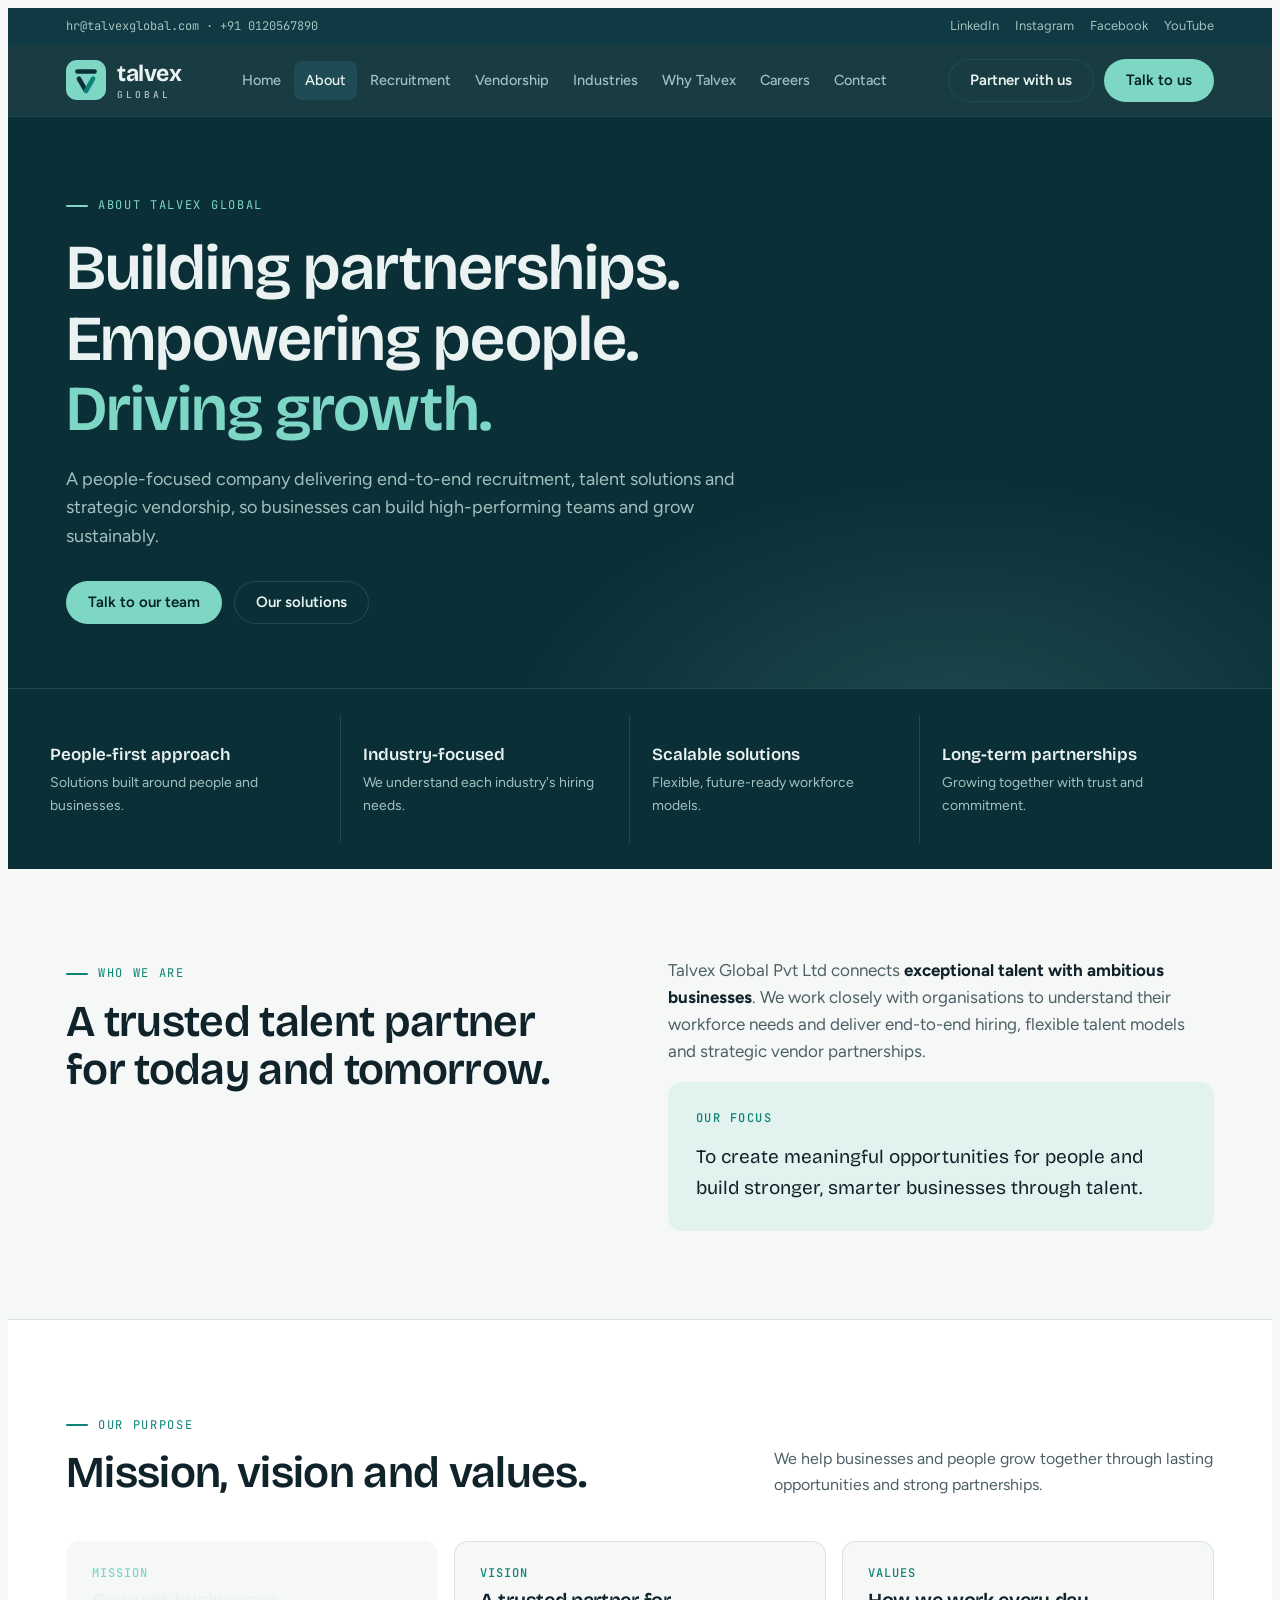
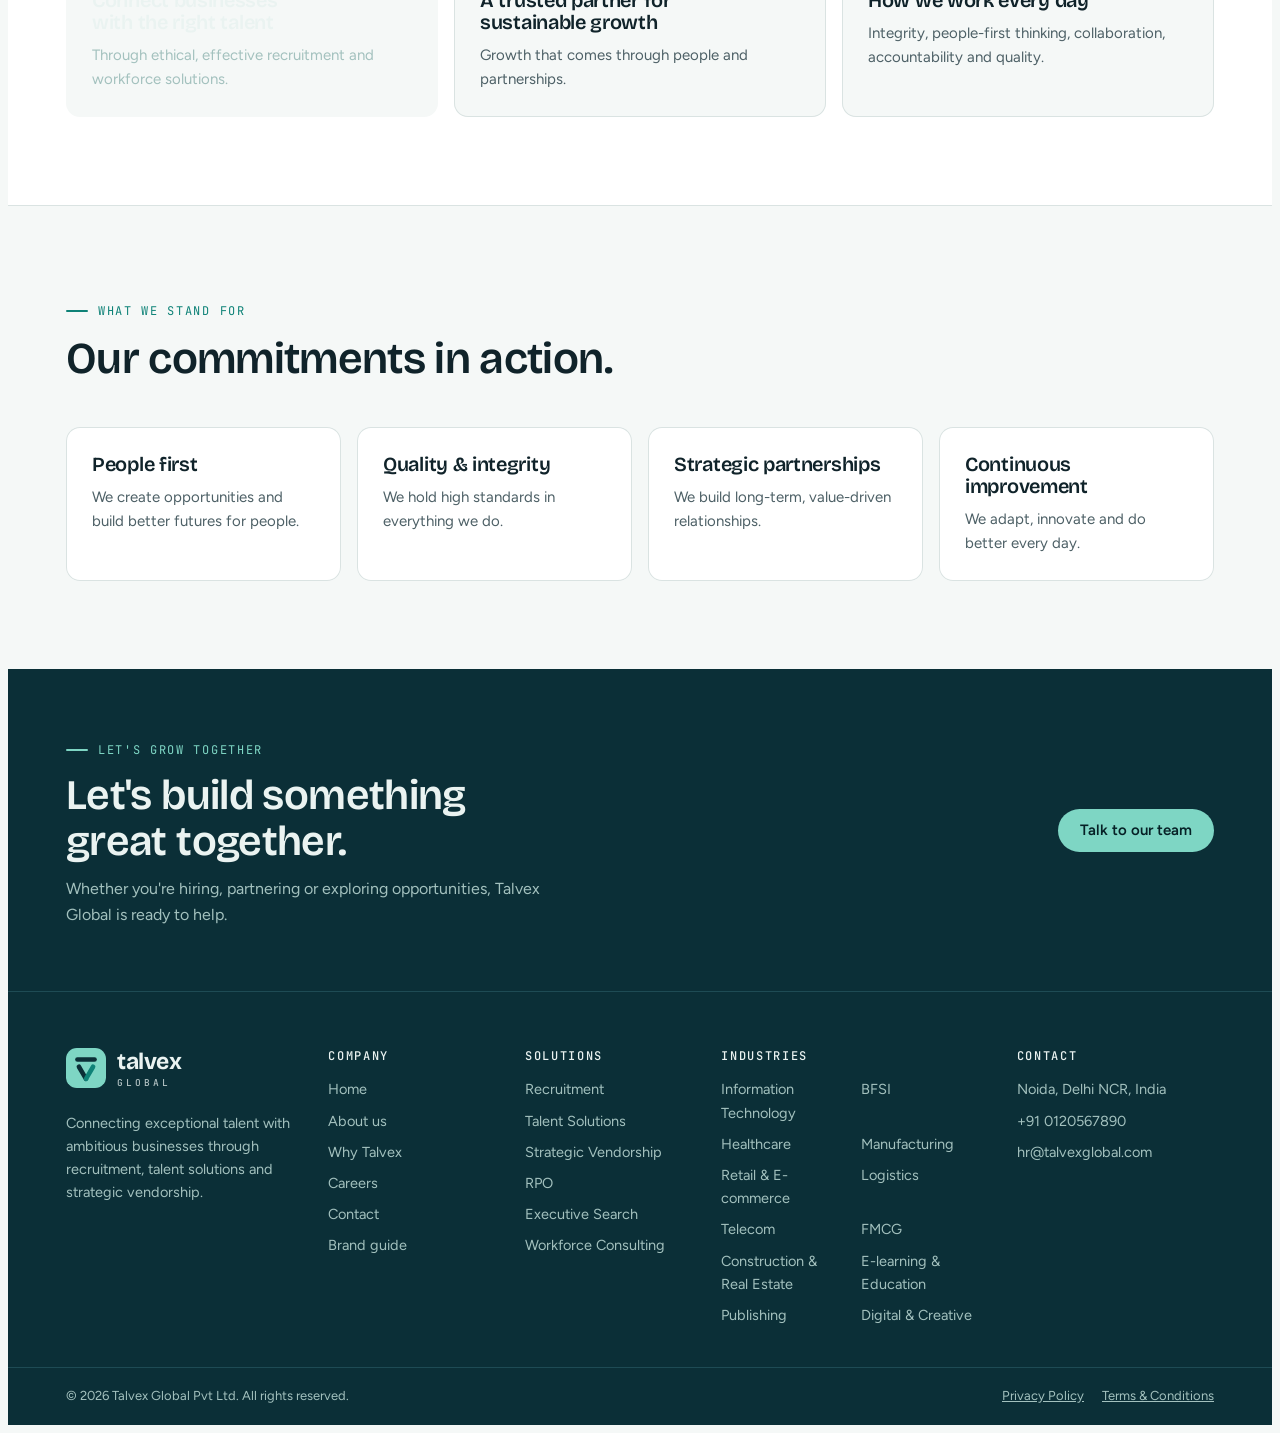
==== about-us/index.html @ 32941b87 "Talvex Global website redesign Static multi-page site with new logo, palette and all ten pages.  Co-" ====
<!doctype html>
<html lang="en">
<head>
<meta charset="utf-8">
<meta name="viewport" content="width=device-width, initial-scale=1, viewport-fit=cover">
<title>About Us | Talvex Global</title>
<meta name="description" content="Talvex Global Pvt Ltd is a people-focused recruitment, talent solutions and strategic vendorship company based in Noida, India.">
<meta name="theme-color" content="#0B2F37">
<meta property="og:title" content="About Us | Talvex Global">
<meta property="og:description" content="Talvex Global Pvt Ltd is a people-focused recruitment, talent solutions and strategic vendorship company based in Noida, India.">
<meta property="og:type" content="website">
<link rel="icon" href="../assets/img/favicon.svg" type="image/svg+xml">
<link rel="preconnect" href="https://fonts.googleapis.com">
<link rel="preconnect" href="https://fonts.gstatic.com" crossorigin>
<link rel="stylesheet" href="https://fonts.googleapis.com/css2?family=Bricolage+Grotesque:opsz,wght@12..96,500;12..96,600;12..96,700&family=Figtree:wght@400;500;600&family=JetBrains+Mono:wght@500&display=swap">
<link rel="stylesheet" href="../assets/css/styles.css">
</head>
<body>
<a class="skip" href="#main">Skip to content</a>
<svg width="0" height="0" style="position:absolute" aria-hidden="true">
  <symbol id="mark" viewBox="0 0 48 48">
    <rect width="48" height="48" rx="13" fill="var(--m-bg,#7ED6C4)"/>
    <rect x="11" y="11" width="26" height="5.5" rx="2.75" fill="var(--m-fg,#0B2F37)"/>
    <path d="M15.5 22.5 24 37" stroke="var(--m-fg,#0B2F37)" stroke-width="5.5" stroke-linecap="round" fill="none"/>
    <path d="M24 37 32.5 22.5" stroke="var(--m-ac,#0E8277)" stroke-width="5.5" stroke-linecap="round" fill="none"/>
  </symbol>
</svg>

<div class="topbar">
  <div class="wrap">
    <span>hr@talvexglobal.com · +91 0120567890</span>
    <nav aria-label="Social"><a href="https://www.linkedin.com/">LinkedIn</a><a href="https://www.instagram.com/">Instagram</a><a href="https://www.facebook.com/">Facebook</a><a href="https://www.youtube.com/">YouTube</a></nav>
  </div>
</div>

<header class="nav">
  <div class="wrap">
    <a class="logo" href="../" aria-label="Talvex Global home"><svg aria-hidden="true"><use href="#mark"/></svg><span class="wm"><b>talvex</b><small>GLOBAL</small></span></a>
    <ul class="menu" id="menu">
      <li><a href="../">Home</a></li>
      <li><a href="../about-us/" aria-current="page">About</a></li>
      <li><a href="../recruitment/">Recruitment</a></li>
      <li><a href="../vendorship/">Vendorship</a></li>
      <li><a href="../industries/">Industries</a></li>
      <li><a href="../why-talvex/">Why Talvex</a></li>
      <li><a href="../careers/">Careers</a></li>
      <li><a href="../contact/">Contact</a></li>
    </ul>
    <div class="nav-cta">
      <a class="btn btn-ghost" href="../partner-with-us/">Partner with us</a>
      <a class="btn btn-primary" href="../contact/">Talk to us</a>
      <button class="burger" id="burger" aria-label="Open menu" aria-expanded="false" aria-controls="menu">
        <svg width="20" height="20" viewBox="0 0 20 20" aria-hidden="true"><path d="M3 6h14M3 10h14M3 14h14" stroke="currentColor" stroke-width="1.8" stroke-linecap="round"/></svg>
      </button>
    </div>
  </div>
</header>

<main id="main">
  <section class="band hero solo"><div class="wrap"><div>
    <span class="eyebrow">About Talvex Global</span>
    <h1>Building partnerships. Empowering people. <em>Driving growth.</em></h1>
    <p class="lede">A people-focused company delivering end-to-end recruitment, talent solutions and strategic vendorship, so businesses can build high-performing teams and grow sustainably.</p>
    <div class="actions"><a class="btn btn-primary" href="../contact/">Talk to our team</a><a class="btn btn-ghost" href="../recruitment/">Our solutions</a></div>
  </div></div></section>
  <div class="offer"><div class="wrap">
    <div><b>People-first approach</b><p>Solutions built around people and businesses.</p></div>
    <div><b>Industry-focused</b><p>We understand each industry's hiring needs.</p></div>
    <div><b>Scalable solutions</b><p>Flexible, future-ready workforce models.</p></div>
    <div><b>Long-term partnerships</b><p>Growing together with trust and commitment.</p></div>
  </div></div>

  <section class="sec">
    <div class="wrap split">
      <div><span class="eyebrow">Who we are</span><h2 class="h">A trusted talent partner for today and tomorrow.</h2></div>
      <div class="prose">
        <p>Talvex Global Pvt Ltd connects <strong>exceptional talent with ambitious businesses</strong>. We work closely with organisations to understand their workforce needs and deliver end-to-end hiring, flexible talent models and strategic vendor partnerships.</p>
        <div class="panel"><h4>Our focus</h4><p style="font-size:19px;color:var(--fg);font-family:var(--display)">To create meaningful opportunities for people and build stronger, smarter businesses through talent.</p></div>
      </div>
    </div>
  </section>

  <section class="sec tint">
    <div class="wrap">
      <div class="sec-head"><div><span class="eyebrow">Our purpose</span><h2 class="h">Mission, vision and values.</h2></div><p>We help businesses and people grow together through lasting opportunities and strong partnerships.</p></div>
      <div class="grid g3">
        <div class="card feature"><span class="k">Mission</span><h3>Connect businesses with the right talent</h3><p>Through ethical, effective recruitment and workforce solutions.</p></div>
        <div class="card"><span class="k">Vision</span><h3>A trusted partner for sustainable growth</h3><p>Growth that comes through people and partnerships.</p></div>
        <div class="card"><span class="k">Values</span><h3>How we work every day</h3><p>Integrity, people-first thinking, collaboration, accountability and quality.</p></div>
      </div>
    </div>
  </section>

  <section class="sec">
    <div class="wrap">
      <div class="sec-head"><div><span class="eyebrow">What we stand for</span><h2 class="h">Our commitments in action.</h2></div></div>
      <div class="grid g4">
        <div class="card"><h3>People first</h3><p>We create opportunities and build better futures for people.</p></div>
        <div class="card"><h3>Quality &amp; integrity</h3><p>We hold high standards in everything we do.</p></div>
        <div class="card"><h3>Strategic partnerships</h3><p>We build long-term, value-driven relationships.</p></div>
        <div class="card"><h3>Continuous improvement</h3><p>We adapt, innovate and do better every day.</p></div>
      </div>
    </div>
  </section>
</main>

<section class="band cta">
  <div class="wrap">
    <div>
      <span class="eyebrow">Let's grow together</span>
      <h2>Let's build something great together.</h2>
      <p>Whether you're hiring, partnering or exploring opportunities, Talvex Global is ready to help.</p>
    </div>
    <a class="btn btn-primary" href="../contact/">Talk to our team</a>
  </div>
</section>

<footer>
  <div class="wrap foot">
    <div>
      <a class="logo" href="../"><svg aria-hidden="true"><use href="#mark"/></svg><span class="wm"><b>talvex</b><small>GLOBAL</small></span></a>
      <p>Connecting exceptional talent with ambitious businesses through recruitment, talent solutions and strategic vendorship.</p>
    </div>
    <div><h4>Company</h4><ul><li><a href="../">Home</a></li><li><a href="../about-us/">About us</a></li><li><a href="../why-talvex/">Why Talvex</a></li><li><a href="../careers/">Careers</a></li><li><a href="../contact/">Contact</a></li><li><a href="../brand-guide/">Brand guide</a></li></ul></div>
    <div><h4>Solutions</h4><ul><li><a href="../recruitment/">Recruitment</a></li><li><a href="../recruitment/">Talent Solutions</a></li><li><a href="../vendorship/">Strategic Vendorship</a></li><li><a href="../recruitment/">RPO</a></li><li><a href="../recruitment/">Executive Search</a></li><li><a href="../partner-with-us/">Workforce Consulting</a></li></ul></div>
    <div><h4>Industries</h4><ul class="cols"><li><a href="../industries/">Information Technology</a></li><li><a href="../industries/">BFSI</a></li><li><a href="../industries/">Healthcare</a></li><li><a href="../industries/">Manufacturing</a></li><li><a href="../industries/">Retail &amp; E-commerce</a></li><li><a href="../industries/">Logistics</a></li><li><a href="../industries/">Telecom</a></li><li><a href="../industries/">FMCG</a></li><li><a href="../industries/">Construction &amp; Real Estate</a></li><li><a href="../industries/">E-learning &amp; Education</a></li><li><a href="../industries/">Publishing</a></li><li><a href="../industries/">Digital &amp; Creative</a></li></ul></div>
    <div><h4>Contact</h4><ul><li>Noida, Delhi NCR, India</li><li>+91 0120567890</li><li>hr@talvexglobal.com</li></ul></div>
  </div>
  <div class="legal"><div class="wrap"><span>© 2026 Talvex Global Pvt Ltd. All rights reserved.</span><nav><a href="../">Privacy Policy</a><a href="../">Terms &amp; Conditions</a></nav></div></div>
</footer>

<script src="../assets/js/main.js"></script>
</body>
</html>
---- assets/css/styles.css ----
/* Layout: one site, ten views switched by #hash — deep petrol bands open and close each page, light working sections in between */
:root{
  --bg:#F5F8F7; --surface:#FFFFFF; --fg:#10232A; --muted:#4D6066; --line:#DAE3E2;
  --accent:#0E8277; --accent-soft:#E2F2EF; --accent-ink:#FFFFFF; --signal:#D98E2B;
  --band:#0B2F37; --band-2:#0F3A43; --band-fg:#EAF3F1; --band-muted:#A3C1BE; --mint:#7ED6C4; --band-line:#1E4B54;
  --display:"Bricolage Grotesque", "Segoe UI", system-ui, sans-serif;
  --body:"Figtree", "Segoe UI", system-ui, sans-serif;
  --mono:"JetBrains Mono", ui-monospace, Consolas, monospace;
  --wrap:1180px; --r:14px;
}
@media (prefers-color-scheme: dark){:root:not([data-theme="light"]){
  --bg:#09181C; --surface:#0F242A; --fg:#E5EEED; --muted:#9BB1B2; --line:#1E3A40;
  --accent:#43C4B0; --accent-soft:#123A3A; --accent-ink:#04201F; --signal:#E9A54A;
  --band:#061418; --band-2:#0A1F24; --band-line:#183C43; color-scheme:dark}}
:root[data-theme="dark"]{
  --bg:#09181C; --surface:#0F242A; --fg:#E5EEED; --muted:#9BB1B2; --line:#1E3A40;
  --accent:#43C4B0; --accent-soft:#123A3A; --accent-ink:#04201F; --signal:#E9A54A;
  --band:#061418; --band-2:#0A1F24; --band-line:#183C43; color-scheme:dark}

*{box-sizing:border-box}
html{scroll-behavior:smooth}
body{background:var(--bg);color:var(--fg);font-family:var(--body);font-size:16px;line-height:1.6;-webkit-font-smoothing:antialiased}
body::before{content:"";position:fixed;inset:0 0 auto;height:env(safe-area-inset-top,0px);z-index:30;background:var(--band)}
h1,h2,h3,h4{font-family:var(--display);line-height:1.1;margin:0;text-wrap:balance;letter-spacing:-.015em}
p{margin:0}
a{color:inherit}
.wrap{max-width:var(--wrap);margin:0 auto;padding-left:max(16px,env(safe-area-inset-left,0px));padding-right:max(16px,env(safe-area-inset-right,0px))}
.eyebrow{font-family:var(--mono);font-size:12px;letter-spacing:.14em;text-transform:uppercase;color:var(--accent);display:inline-flex;align-items:center;gap:10px}
.eyebrow::before{content:"";width:22px;height:2px;background:currentColor;border-radius:2px}
.band .eyebrow{color:var(--mint)}
.muted{color:var(--muted)}
.btn{display:inline-flex;align-items:center;gap:10px;font:600 15px/1 var(--body);padding:14px 22px;border-radius:999px;border:0;cursor:pointer;text-decoration:none;transition:transform .15s,background .15s,box-shadow .15s;white-space:nowrap}
.btn-primary{background:var(--mint);color:#062126}
.btn-primary:hover{background:#9BE3D4}
.btn-accent{background:var(--accent);color:var(--accent-ink)}
.btn-accent:hover{transform:translateY(-1px)}
.btn-ghost{background:transparent;color:var(--band-fg);box-shadow:inset 0 0 0 1px var(--band-line)}
.btn-ghost:hover{box-shadow:inset 0 0 0 1px var(--mint)}
.btn-line{background:transparent;color:var(--fg);box-shadow:inset 0 0 0 1px var(--line)}
.btn-line:hover{box-shadow:inset 0 0 0 1px var(--accent);color:var(--accent)}
.link{color:var(--accent);font-weight:600;text-decoration:none;display:inline-flex;gap:6px;align-items:center}
.link:hover{text-decoration:underline}
.link::after{content:"→"}
:focus-visible{outline:3px solid var(--signal);outline-offset:3px;border-radius:6px}
@media (prefers-reduced-motion: reduce){*{transition:none!important;animation:none!important;scroll-behavior:auto!important}}

/* ---------- Preview bar ---------- */
.preview{background:var(--signal);color:#1F1405;font-size:13.5px}
.preview .wrap{display:flex;flex-wrap:wrap;justify-content:space-between;align-items:center;gap:8px 16px;padding-block:8px}
.preview a{font-weight:600}

/* ---------- Logo ---------- */
.logo{display:inline-flex;align-items:center;gap:11px;text-decoration:none}
.logo svg{width:40px;height:40px;flex:none}
.logo .wm{display:flex;flex-direction:column;line-height:1}
.logo .wm b{font:700 23px/1 var(--display);letter-spacing:-.02em}
.logo .wm small{font:500 9.5px/1 var(--mono);letter-spacing:.32em;margin-top:5px;opacity:.75}

/* ---------- Header ---------- */
.topbar{background:var(--band-2);color:var(--band-muted);font-size:13px}
.topbar .wrap{display:flex;justify-content:space-between;align-items:center;gap:16px;padding-block:8px;flex-wrap:wrap}
.topbar span{font-family:var(--mono);font-size:12px}
.topbar nav{display:flex;gap:16px}
.topbar nav a{text-decoration:none}
.topbar nav a:hover{color:var(--mint)}
header.nav{position:sticky;top:env(safe-area-inset-top,0px);z-index:20;background:color-mix(in srgb,var(--band) 94%,transparent);backdrop-filter:blur(10px);color:var(--band-fg);border-bottom:1px solid var(--band-line)}
header.nav .wrap{display:flex;align-items:center;justify-content:space-between;gap:20px;padding-block:14px;position:relative}
.menu{display:flex;gap:2px;align-items:center;list-style:none;margin:0;padding:0}
.menu a{text-decoration:none;font-size:14.5px;font-weight:500;padding:8px 11px;border-radius:8px;color:var(--band-muted);display:block}
.menu a:hover{color:var(--band-fg)}
.menu a[aria-current="page"]{color:var(--band-fg);background:var(--band-line)}
.nav-cta{display:flex;gap:10px;align-items:center}
.burger{display:none;background:none;border:1px solid var(--band-line);color:var(--band-fg);border-radius:10px;width:44px;height:44px;cursor:pointer}
.band,header.nav,footer,.tile-dark{--m-bg:var(--mint);--m-fg:#0B2F37;--m-ac:#0E8277}

/* ---------- Bands & heroes ---------- */
.band{background:var(--band);color:var(--band-fg)}
.hero{position:relative;overflow:hidden}
.hero::after{content:"";position:absolute;inset:auto -10% -55% 40%;height:520px;background:radial-gradient(closest-side,rgba(126,214,196,.16),transparent);pointer-events:none}
.hero .wrap{display:grid;grid-template-columns:1.1fr .9fr;gap:56px;align-items:center;padding-block:72px 80px;position:relative;z-index:1}
.hero.solo .wrap{grid-template-columns:1fr;padding-block:72px 64px}
.hero.solo .wrap > div{max-width:820px}
.hero h1{font-size:clamp(38px,5.6vw,64px);font-weight:600;margin:18px 0 20px}
.hero h1 em{font-style:normal;color:var(--mint)}
.hero p.lede{color:var(--band-muted);font-size:18px;max-width:56ch}
.actions{display:flex;flex-wrap:wrap;gap:12px;margin-top:30px}
.stats{display:grid;grid-template-columns:repeat(4,auto);justify-content:start;gap:12px 36px;margin-top:44px;padding-top:24px;border-top:1px solid var(--band-line)}
.stats b{font:600 28px/1 var(--display);display:block;font-variant-numeric:tabular-nums}
.stats span{font-size:13px;color:var(--band-muted)}
.brief{background:var(--band-2);border:1px solid var(--band-line);border-radius:18px;padding:22px;box-shadow:0 30px 60px -30px rgba(0,0,0,.6);min-width:0}
.brief-top{display:flex;justify-content:space-between;align-items:center;gap:10px;margin-bottom:16px}
.brief-top .cap{font:500 11px var(--mono);letter-spacing:.12em;text-transform:uppercase;color:var(--band-muted)}
.pill{font:500 11px/1 var(--mono);padding:6px 10px;border-radius:999px;background:rgba(126,214,196,.14);color:var(--mint);white-space:nowrap}
.brief h3{font-size:21px;font-weight:600}
.brief .meta{display:flex;flex-wrap:wrap;gap:6px 14px;font-size:13px;color:var(--band-muted);margin:6px 0 18px}
.pipe{display:grid;gap:10px}
.pipe-row{display:grid;grid-template-columns:96px 1fr 34px;gap:12px;align-items:center;font-size:13px}
.pipe-row span:first-child{color:var(--band-muted)}
.bar{height:8px;border-radius:8px;background:var(--band-line);overflow:hidden}
.bar i{display:block;height:100%;background:var(--mint);border-radius:8px}
.pipe-row b{font-family:var(--mono);font-weight:500;text-align:right;font-variant-numeric:tabular-nums}
.shortlist{display:flex;align-items:center;gap:12px;margin-top:18px;padding-top:16px;border-top:1px solid var(--band-line);font-size:13.5px}
.faces{display:flex;flex:none}
.faces i{width:30px;height:30px;border-radius:50%;border:2px solid var(--band-2);margin-left:-8px;display:grid;place-items:center;font:600 11px var(--body);font-style:normal;color:#062126}
.faces i:first-child{margin-left:0}

.offer{background:var(--band);border-top:1px solid var(--band-line)}
.offer .wrap{display:grid;grid-template-columns:repeat(4,1fr)}
.offer div{padding:26px 22px;border-left:1px solid var(--band-line);color:var(--band-fg);min-width:0}
.offer div:first-child{border-left:0;padding-left:0}
.offer b{font-family:var(--display);font-weight:600;font-size:17px;display:block;margin-bottom:4px}
.offer p{font-size:14px;color:var(--band-muted)}

/* ---------- Sections ---------- */
section.sec{padding-block:88px}
section.sec + section.sec{border-top:1px solid var(--line)}
section.tint{background:var(--surface)}
.sec-head{display:flex;flex-wrap:wrap;justify-content:space-between;align-items:end;gap:16px 40px;margin-bottom:44px}
.sec-head > div{max-width:640px}
.sec-head > p{color:var(--muted);max-width:44ch}
h2.h{font-size:clamp(30px,4vw,44px);font-weight:600;margin-top:14px}
.split{display:grid;grid-template-columns:1fr 1fr;gap:56px;align-items:start}
.split > *{min-width:0}
.prose{display:grid;gap:16px;color:var(--muted);font-size:17px;max-width:58ch}
.prose strong{color:var(--fg)}
.grid{display:grid;gap:16px}
.g2{grid-template-columns:repeat(2,1fr)}
.g3{grid-template-columns:repeat(3,1fr)}
.g4{grid-template-columns:repeat(4,1fr)}
.card{background:var(--surface);border-radius:var(--r);padding:26px;box-shadow:inset 0 0 0 1px var(--line);display:flex;flex-direction:column;gap:10px;min-width:0}
section.tint .card{background:var(--bg)}
.card h3{font-size:20px;font-weight:600}
.card p{color:var(--muted);font-size:15px}
.card .k{font:500 12px/1 var(--mono);color:var(--accent);letter-spacing:.08em;text-transform:uppercase}
.card .link{margin-top:auto;padding-top:8px}
.card.feature{background:var(--band);color:var(--band-fg);box-shadow:none}
.card.feature p{color:var(--band-muted)}
.card.feature .k{color:var(--mint)}
.ticks{margin:0;padding:0;list-style:none;display:grid;gap:10px}
.ticks li{display:flex;gap:10px;font-size:15.5px}
.ticks li::before{content:"";flex:none;width:16px;height:16px;margin-top:4px;border-radius:4px;background:var(--accent);mask:url("data:image/svg+xml,%3Csvg xmlns='http://www.w3.org/2000/svg' viewBox='0 0 16 16'%3E%3Cpath d='M3 8.5l3 3 7-7' stroke='black' stroke-width='2.2' fill='none' stroke-linecap='round' stroke-linejoin='round'/%3E%3C/svg%3E") center/contain no-repeat}
.panel{border-radius:var(--r);padding:28px;background:var(--accent-soft);display:grid;gap:16px}
.panel h4{font:500 12px/1.4 var(--mono);letter-spacing:.12em;text-transform:uppercase;color:var(--accent)}
.numbers{display:grid;grid-template-columns:repeat(4,1fr);gap:0;border-top:1px solid var(--line);border-bottom:1px solid var(--line)}
.numbers div{padding:28px 20px;border-left:1px solid var(--line)}
.numbers div:first-child{border-left:0;padding-left:0}
.numbers b{font:600 44px/1 var(--display);display:block;font-variant-numeric:tabular-nums;letter-spacing:-.02em}
.numbers span{font-size:14px;color:var(--muted)}

/* services list */
.svc{list-style:none;margin:0;padding:0;border-top:1px solid var(--line)}
.svc li{display:grid;grid-template-columns:44px 1fr auto;gap:16px;align-items:baseline;padding:18px 0;border-bottom:1px solid var(--line)}
.svc .n{font:500 12px var(--mono);color:var(--muted)}
.svc b{font-family:var(--display);font-weight:600;font-size:20px}
.svc span.d{display:block;color:var(--muted);font-size:14.5px;margin-top:2px}
.svc a{font-size:14px}

/* tabs */
.tabs{display:flex;flex-wrap:wrap;gap:8px;margin-bottom:28px}
.tabs button{font:600 14.5px var(--body);padding:10px 16px;border-radius:999px;border:0;background:var(--surface);color:var(--muted);box-shadow:inset 0 0 0 1px var(--line);cursor:pointer}
section.tint .tabs button{background:var(--bg)}
.tabs button[aria-selected="true"]{background:var(--accent);color:var(--accent-ink);box-shadow:none}

/* steps */
.steps{display:grid;grid-template-columns:repeat(4,1fr);list-style:none;margin:0;padding:0}
.steps.five{grid-template-columns:repeat(5,1fr)}
.steps li{padding:0 24px 0 0;min-width:0}
.steps .n{font:500 13px/1 var(--mono);color:var(--accent);display:flex;align-items:center;gap:12px;margin-bottom:18px}
.steps .n::after{content:"";flex:1;height:1px;background:var(--line)}
.steps li:last-child .n::after{background:linear-gradient(90deg,var(--line),transparent)}
.steps h3{font-size:20px;font-weight:600;margin-bottom:8px}
.steps p{color:var(--muted);font-size:15px}
.steps .t{display:inline-block;margin-top:12px;font:500 11.5px var(--mono);color:var(--fg);background:var(--accent-soft);padding:4px 8px;border-radius:6px}

/* industries */
.ind{display:grid;grid-template-columns:repeat(3,1fr);gap:16px}
.ind .card h3{font-size:19px}
.chips{display:flex;flex-wrap:wrap;gap:6px;margin-top:4px}
.chips span{font-size:12.5px;padding:4px 10px;border-radius:999px;background:var(--accent-soft);color:var(--fg)}

/* insights */
.post .k{display:flex;justify-content:space-between;gap:10px}
.post .k time{color:var(--muted)}
.post h3{font-size:19px}

/* jobs */
.filters{display:grid;grid-template-columns:1.6fr 1fr 1fr 1fr;gap:12px;margin-bottom:20px}
.jobs{display:grid;gap:12px}
.job{display:grid;grid-template-columns:1fr auto;gap:12px 24px;align-items:center;padding:22px 24px;border-radius:var(--r);background:var(--surface);box-shadow:inset 0 0 0 1px var(--line)}
.job h3{font-size:20px;font-weight:600}
.job p{color:var(--muted);font-size:15px;margin-top:4px}
.job .tags{display:flex;flex-wrap:wrap;gap:6px;margin-top:10px}
.tag{font:500 12px/1 var(--mono);padding:6px 9px;border-radius:6px;background:var(--accent-soft);color:var(--fg)}
.tag.dept{background:transparent;box-shadow:inset 0 0 0 1px var(--line);color:var(--muted)}
.empty{padding:28px;border-radius:var(--r);border:1px dashed var(--line);color:var(--muted);text-align:center}
.count{font:500 12.5px var(--mono);color:var(--muted);margin-bottom:12px}

/* choice cards */
.choices{display:grid;gap:12px;margin-top:28px}
.choice{display:grid;grid-template-columns:44px 1fr 20px;gap:14px;align-items:center;padding:16px 18px;border-radius:var(--r);background:var(--surface);box-shadow:inset 0 0 0 1px var(--line);cursor:pointer;transition:box-shadow .15s;position:relative}
.choice:hover{box-shadow:inset 0 0 0 1px var(--accent)}
.choice input{position:absolute;opacity:0;pointer-events:none}
.ic{width:44px;height:44px;border-radius:12px;background:var(--accent-soft);color:var(--accent);display:grid;place-items:center;flex:none}
.choice b{font-family:var(--display);font-weight:600;font-size:17px}
.choice p{font-size:14px;color:var(--muted)}
.choice .dot{width:20px;height:20px;border-radius:50%;box-shadow:inset 0 0 0 2px var(--line)}
.choice:has(input:checked){box-shadow:inset 0 0 0 2px var(--accent)}
.choice:has(input:checked) .dot{box-shadow:inset 0 0 0 6px var(--accent)}
.choice:has(input:focus-visible){outline:3px solid var(--signal);outline-offset:2px}

/* forms */
.form-card{background:var(--surface);border-radius:20px;padding:36px;box-shadow:0 1px 0 var(--line),0 24px 48px -32px rgba(11,47,55,.35);border:1px solid var(--line);position:sticky;top:96px}
.form-card h3{font-size:26px;font-weight:600}
.form-card > p{color:var(--muted);margin:6px 0 24px}
.fields{display:grid;grid-template-columns:1fr 1fr;gap:16px}
.field{display:grid;gap:6px;min-width:0;align-content:start}
.field.full{grid-column:1/-1}
.field label{font-size:13.5px;font-weight:600}
.field label span{color:var(--signal)}
.field input,.field select,.field textarea{font:inherit;font-size:15px;color:var(--fg);background:var(--bg);border:1px solid var(--line);border-radius:10px;padding:12px 14px;width:100%;transition:border-color .15s,box-shadow .15s}
.field textarea{min-height:120px;resize:vertical}
.field input[type="file"]{padding:10px}
.field input:focus,.field select:focus,.field textarea:focus{outline:none;border-color:var(--accent);box-shadow:0 0 0 3px var(--accent-soft)}
.form-foot{display:flex;flex-wrap:wrap;justify-content:space-between;align-items:center;gap:14px;margin-top:22px}
.form-foot small{color:var(--muted);font-size:13px;max-width:34ch}
.notice{margin-top:16px;padding:12px 14px;border-radius:10px;background:var(--accent-soft);color:var(--fg);font-size:14px}

/* contact cards */
.reach{display:grid;gap:12px}
.reach .card{flex-direction:row;align-items:center;gap:16px;padding:20px}
.reach .card > div{flex:1;min-width:0}
.reach .card b{display:block;font-size:13px;font-family:var(--mono);font-weight:500;letter-spacing:.08em;text-transform:uppercase;color:var(--muted)}
.reach .card span.v{font-family:var(--display);font-size:19px;font-weight:600;user-select:all;overflow-wrap:anywhere}
.copy{font:600 13px var(--body);padding:8px 12px;border-radius:8px;border:0;background:var(--accent-soft);color:var(--accent);cursor:pointer;flex:none}

/* ---------- CTA + footer ---------- */
.cta .wrap{display:flex;flex-wrap:wrap;justify-content:space-between;align-items:center;gap:28px;padding-block:64px}
.cta h2{font-size:clamp(28px,3.6vw,42px);font-weight:600;max-width:20ch;margin-top:12px}
.cta p{color:var(--band-muted);margin-top:12px;max-width:52ch}
footer{background:var(--band);color:var(--band-muted);border-top:1px solid var(--band-line);font-size:14.5px}
.foot{display:grid;grid-template-columns:1.4fr 1fr 1fr 1.6fr 1.2fr;gap:32px;padding-block:56px 40px}
.foot .logo{color:var(--band-fg)}
.foot > div{min-width:0}
.foot p{margin-top:16px;max-width:32ch}
.foot h4{font:500 12px var(--mono);letter-spacing:.14em;text-transform:uppercase;color:var(--band-fg);margin-bottom:14px}
.foot ul{list-style:none;margin:0;padding:0;display:grid;gap:8px}
.foot ul.cols{grid-template-columns:1fr 1fr;column-gap:16px}
.foot a{text-decoration:none}
.foot a:hover{color:var(--mint)}
.legal{border-top:1px solid var(--band-line)}
.legal .wrap{display:flex;flex-wrap:wrap;justify-content:space-between;gap:12px;padding-block:18px;font-size:13px}
.legal nav{display:flex;gap:18px}

/* ---------- Brand board ---------- */
.logo-grid{display:grid;grid-template-columns:2fr 1fr 1fr;gap:16px}
.tile{border-radius:var(--r);padding:28px;display:flex;flex-direction:column;justify-content:space-between;gap:28px;min-height:200px;min-width:0}
.tile .cap{font:500 11px/1.4 var(--mono);letter-spacing:.12em;text-transform:uppercase;opacity:.7}
.tile-dark{background:var(--band);color:var(--band-fg)}
.tile-dark .logo svg{width:64px;height:64px}
.tile-dark .logo .wm b{font-size:40px}
.tile-dark .logo .wm small{font-size:12px}
.tile-light{background:#FFFFFF;color:#10232A;box-shadow:inset 0 0 0 1px #DAE3E2;--m-bg:#0B2F37;--m-fg:#FFFFFF;--m-ac:#7ED6C4}
.tile-mono{background:var(--accent);color:var(--accent-ink);--m-bg:var(--accent-ink);--m-fg:var(--accent);--m-ac:var(--accent)}
.icon-row{display:flex;gap:14px;align-items:end}
.meaning{display:grid;grid-template-columns:repeat(3,1fr);gap:24px;margin-top:28px}
.meaning div{display:flex;gap:12px;min-width:0}
.meaning b{font-family:var(--display);font-size:17px;display:block;margin-bottom:2px}
.meaning p{color:var(--muted);font-size:14.5px}
.meaning .k{font:500 12px/1 var(--mono);color:var(--accent);padding-top:5px}
.palette{display:grid;grid-template-columns:repeat(5,1fr);gap:12px;margin-top:36px}
.sw{border-radius:12px;overflow:hidden;box-shadow:inset 0 0 0 1px var(--line);background:var(--surface)}
.sw i{display:block;height:84px}
.sw div{padding:12px 14px}
.sw b{display:block;font-size:14px}
.sw code{font:500 12px var(--mono);color:var(--muted)}
.type-row{display:grid;grid-template-columns:repeat(3,1fr);gap:12px;margin-top:12px}
.type-card{background:var(--surface);border-radius:12px;padding:18px 20px;box-shadow:inset 0 0 0 1px var(--line);min-width:0}
.type-card .s{font-size:30px;line-height:1.1;margin-bottom:6px}
.type-card code{font:500 12px var(--mono);color:var(--muted)}

/* ---------- Responsive ---------- */
@media (max-width:1080px){
  .menu{display:none}
  .menu.open{display:flex;position:absolute;top:100%;left:0;right:0;flex-direction:column;align-items:stretch;background:var(--band);padding:10px max(16px,env(safe-area-inset-right,0px)) 18px max(16px,env(safe-area-inset-left,0px));border-bottom:1px solid var(--band-line)}
  .burger{display:grid;place-items:center}
  .nav-cta .btn-ghost{display:none}
}
@media (max-width:1000px){
  .hero .wrap,.split{grid-template-columns:1fr;gap:40px}
  .form-card{position:static}
  .offer .wrap,.g4,.numbers{grid-template-columns:1fr 1fr}
  .offer div:nth-child(3){border-left:0;padding-left:0}
  .offer div:nth-child(n+3){border-top:1px solid var(--band-line)}
  .numbers div:nth-child(3){border-left:0;padding-left:0}
  .numbers div:nth-child(n+3){border-top:1px solid var(--line)}
  .g3,.ind{grid-template-columns:1fr 1fr}
  .steps,.steps.five{grid-template-columns:1fr 1fr;gap:36px 0}
  .filters{grid-template-columns:1fr 1fr}
  .foot{grid-template-columns:1fr 1fr}
  .foot > div:first-child{grid-column:1/-1}
  .logo-grid{grid-template-columns:1fr 1fr}
  .tile-dark{grid-column:1/-1}
  .palette{grid-template-columns:repeat(3,1fr)}
}
@media (max-width:620px){
  .topbar nav{display:none}
  .stats,.numbers{grid-template-columns:1fr 1fr}
  .offer .wrap,.steps,.steps.five,.fields,.foot,.logo-grid,.meaning,.type-row,.g2,.g3,.g4,.ind,.filters{grid-template-columns:1fr}
  .offer div{border-left:0;padding-left:0;border-top:1px solid var(--band-line)}
  .offer div:first-child{border-top:0}
  .numbers div{padding:20px 12px}
  .numbers b{font-size:34px}
  .palette{grid-template-columns:1fr 1fr}
  .form-card{padding:24px}
  .job{grid-template-columns:1fr}
  .svc li{grid-template-columns:32px 1fr}
  .svc a{grid-column:2}
  .tile-dark .logo .wm b{font-size:32px}
  .nav-cta .btn{display:none}
  section.sec{padding-block:64px}
}

/* skip link */
.skip{position:absolute;left:12px;top:-60px;z-index:50;background:var(--mint);color:#062126;padding:10px 14px;border-radius:8px;font-weight:600;text-decoration:none}
.skip:focus{top:12px}
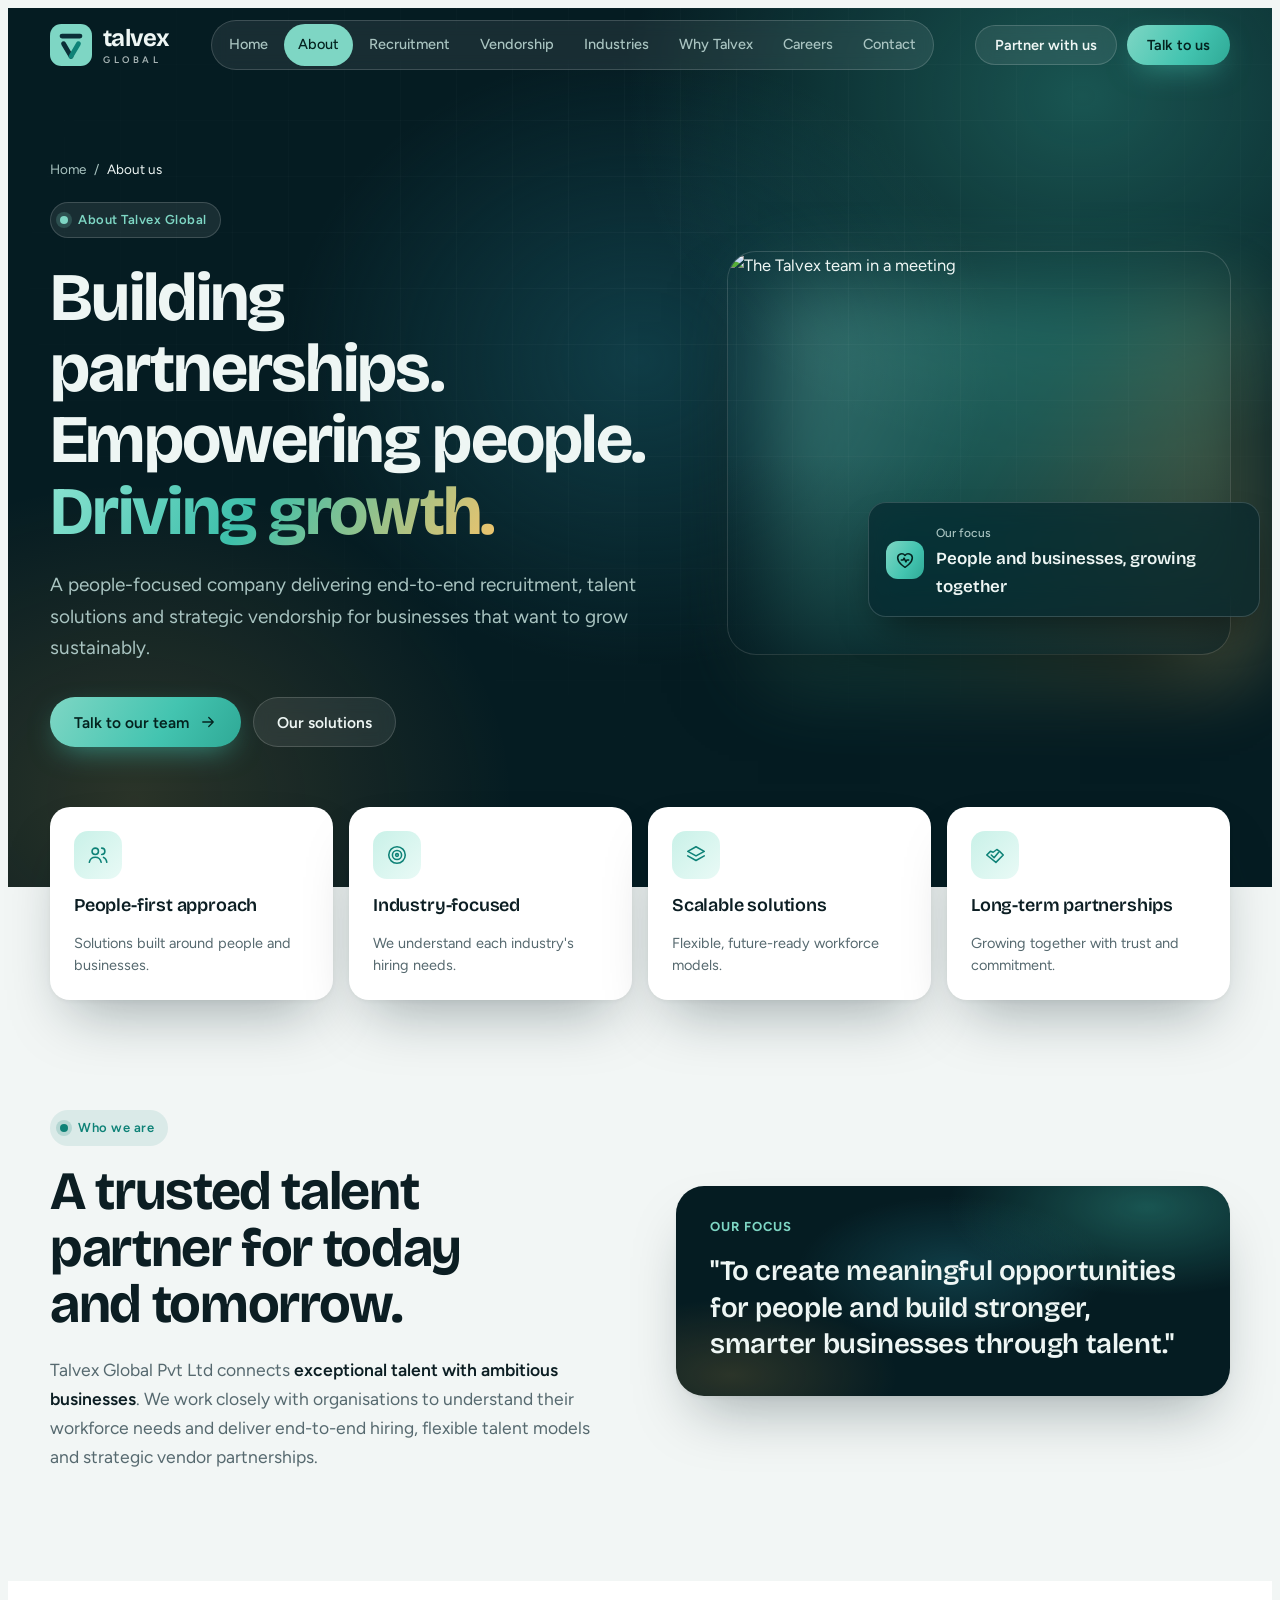
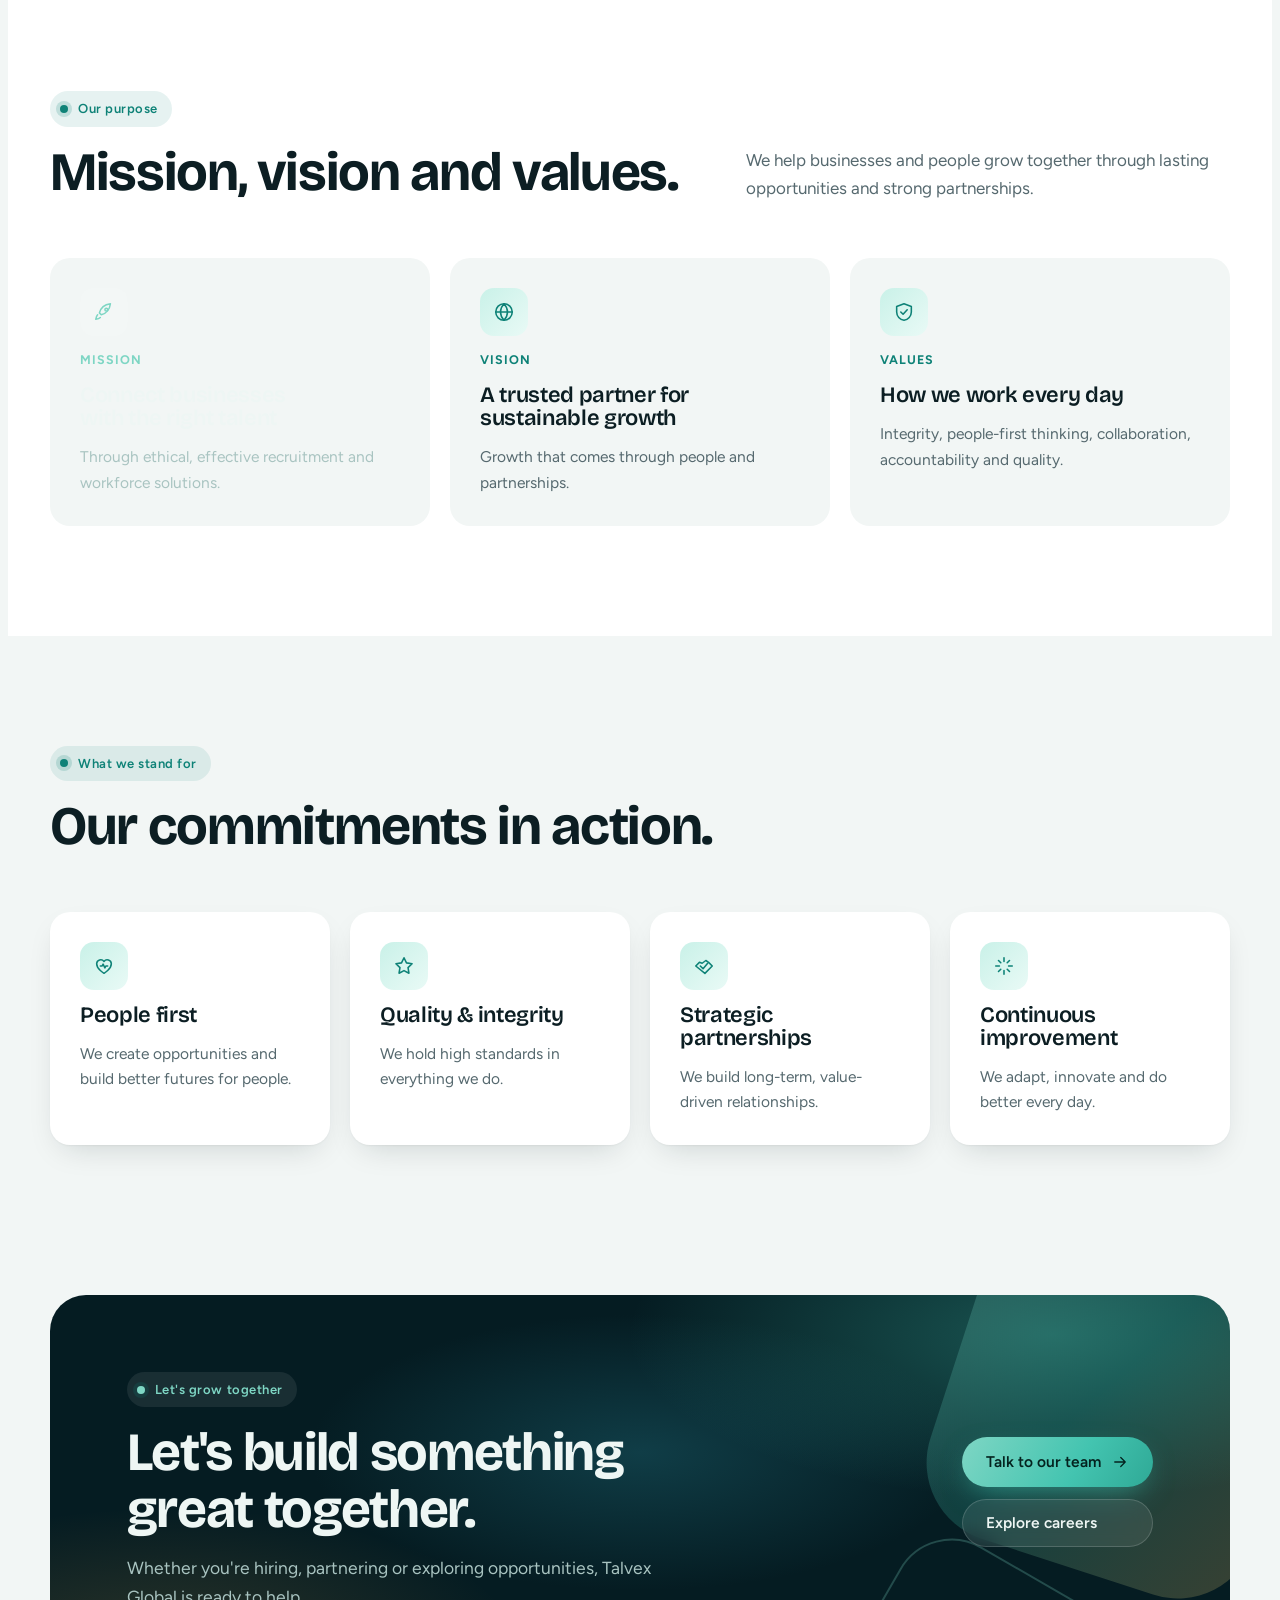
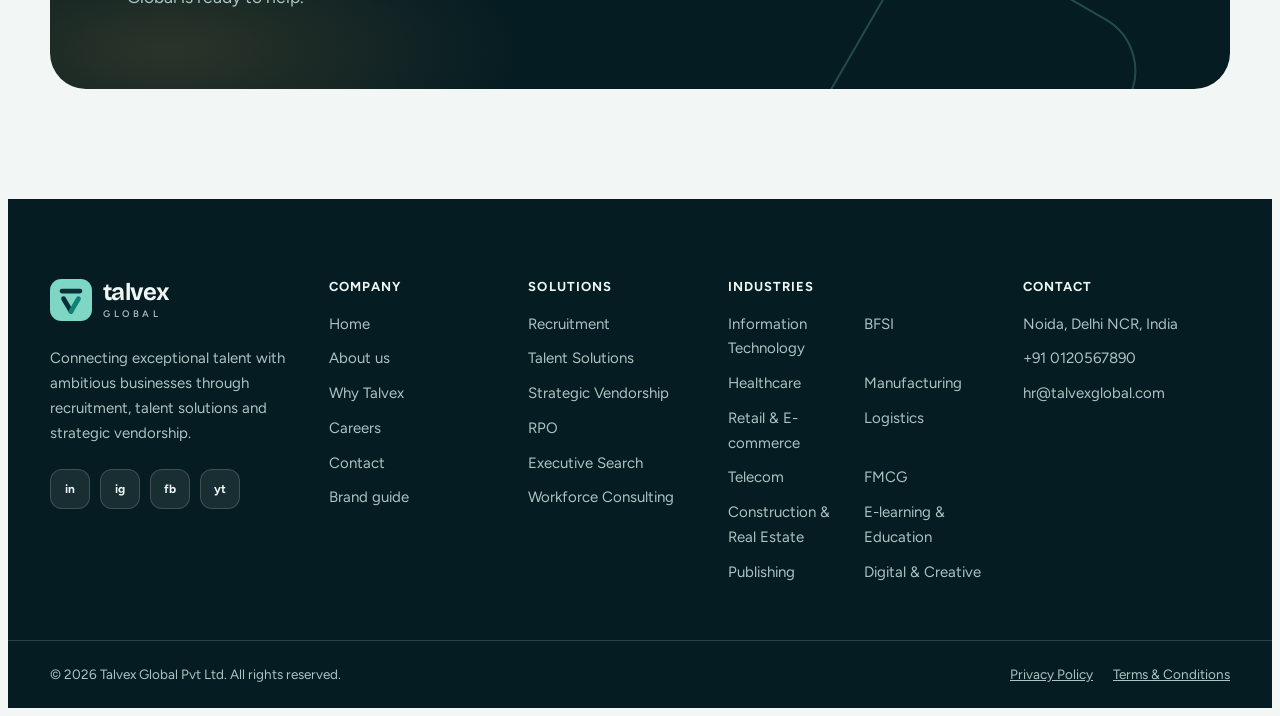
==== commit 62aa2906: "Redesign: photo-led heroes, glass cards, gradient accents, motion Co-Authored-By: Claude Opus 5.5 <n" ====
--- a/about-us/index.html
+++ b/about-us/index.html
@@ -5,35 +5,57 @@
 <meta name="viewport" content="width=device-width, initial-scale=1, viewport-fit=cover">
 <title>About Us | Talvex Global</title>
 <meta name="description" content="Talvex Global Pvt Ltd is a people-focused recruitment, talent solutions and strategic vendorship company based in Noida, India.">
-<meta name="theme-color" content="#0B2F37">
+<meta name="theme-color" content="#051C22">
+<link rel="preconnect" href="https://images.unsplash.com">
 <meta property="og:title" content="About Us | Talvex Global">
 <meta property="og:description" content="Talvex Global Pvt Ltd is a people-focused recruitment, talent solutions and strategic vendorship company based in Noida, India.">
 <meta property="og:type" content="website">
 <link rel="icon" href="../assets/img/favicon.svg" type="image/svg+xml">
 <link rel="preconnect" href="https://fonts.googleapis.com">
 <link rel="preconnect" href="https://fonts.gstatic.com" crossorigin>
-<link rel="stylesheet" href="https://fonts.googleapis.com/css2?family=Bricolage+Grotesque:opsz,wght@12..96,500;12..96,600;12..96,700&family=Figtree:wght@400;500;600&family=JetBrains+Mono:wght@500&display=swap">
+<link rel="stylesheet" href="https://fonts.googleapis.com/css2?family=Bricolage+Grotesque:opsz,wght@12..96,500;12..96,600;12..96,700;12..96,800&family=Figtree:wght@400;500;600;700&display=swap">
 <link rel="stylesheet" href="../assets/css/styles.css">
 </head>
 <body>
 <a class="skip" href="#main">Skip to content</a>
 <svg width="0" height="0" style="position:absolute" aria-hidden="true">
-  <symbol id="mark" viewBox="0 0 48 48">
-    <rect width="48" height="48" rx="13" fill="var(--m-bg,#7ED6C4)"/>
-    <rect x="11" y="11" width="26" height="5.5" rx="2.75" fill="var(--m-fg,#0B2F37)"/>
-    <path d="M15.5 22.5 24 37" stroke="var(--m-fg,#0B2F37)" stroke-width="5.5" stroke-linecap="round" fill="none"/>
-    <path d="M24 37 32.5 22.5" stroke="var(--m-ac,#0E8277)" stroke-width="5.5" stroke-linecap="round" fill="none"/>
-  </symbol>
+  <symbol id="mark" viewBox="0 0 48 48"><rect width="48" height="48" rx="13" fill="var(--m-bg,#7ED6C4)"/><rect x="11" y="11" width="26" height="5.5" rx="2.75" fill="var(--m-fg,#0B2F37)"/><path d="M15.5 22.5 24 37" stroke="var(--m-fg,#0B2F37)" stroke-width="5.5" stroke-linecap="round" fill="none"/><path d="M24 37 32.5 22.5" stroke="var(--m-ac,#0E8277)" stroke-width="5.5" stroke-linecap="round" fill="none"/></symbol>
+  <symbol id="i-arrow" viewBox="0 0 24 24"><path d="M5 12h14M13 6l6 6-6 6"/></symbol>
+  <symbol id="i-users" viewBox="0 0 24 24"><circle cx="9" cy="8" r="3.5"/><path d="M2.5 20c.8-3.6 3.4-5.5 6.5-5.5s5.7 1.9 6.5 5.5"/><path d="M16 4.5a3.5 3.5 0 010 7M18 14.6c2 .6 3.2 2.4 3.6 5.4"/></symbol>
+  <symbol id="i-user-plus" viewBox="0 0 24 24"><circle cx="9" cy="8" r="3.5"/><path d="M2.5 20c.8-3.6 3.4-5.5 6.5-5.5s5.7 1.9 6.5 5.5"/><path d="M18 8v6M15 11h6"/></symbol>
+  <symbol id="i-target" viewBox="0 0 24 24"><circle cx="12" cy="12" r="9"/><circle cx="12" cy="12" r="5"/><circle cx="12" cy="12" r="1.5"/></symbol>
+  <symbol id="i-layers" viewBox="0 0 24 24"><path d="M12 3l9 5-9 5-9-5z"/><path d="M3 13l9 5 9-5"/></symbol>
+  <symbol id="i-hand" viewBox="0 0 24 24"><path d="M8 12l3 3 5-6"/><path d="M3 12l4-4 3 1 4-3 3 2 4 4-8 8z"/></symbol>
+  <symbol id="i-chat" viewBox="0 0 24 24"><path d="M4 5h16v11H9l-5 4z"/><path d="M8 9h8M8 12h5"/></symbol>
+  <symbol id="i-chart" viewBox="0 0 24 24"><path d="M4 20V10M10 20V4M16 20v-7M22 20H2"/></symbol>
+  <symbol id="i-shield" viewBox="0 0 24 24"><path d="M12 3l8 3v6c0 4.5-3.4 8.3-8 9-4.6-.7-8-4.5-8-9V6z"/><path d="M8.5 12l2.5 2.5 4.5-5"/></symbol>
+  <symbol id="i-rocket" viewBox="0 0 24 24"><path d="M5 15c-1.5 1.5-2 5-2 5s3.5-.5 5-2"/><path d="M9 15l-2-2c1-4 4.5-9 12-10-1 7.5-6 11-10 12z"/><circle cx="14.5" cy="9.5" r="1.5"/></symbol>
+  <symbol id="i-briefcase" viewBox="0 0 24 24"><rect x="3" y="7" width="18" height="13" rx="2"/><path d="M8 7V5a2 2 0 012-2h4a2 2 0 012 2v2M3 13h18"/></symbol>
+  <symbol id="i-globe" viewBox="0 0 24 24"><circle cx="12" cy="12" r="9"/><path d="M3 12h18M12 3c2.5 2.7 3.8 5.7 3.8 9s-1.3 6.3-3.8 9c-2.5-2.7-3.8-5.7-3.8-9S9.5 5.7 12 3z"/></symbol>
+  <symbol id="i-clock" viewBox="0 0 24 24"><circle cx="12" cy="12" r="9"/><path d="M12 7v5l3 2"/></symbol>
+  <symbol id="i-check" viewBox="0 0 24 24"><path d="M5 12.5l4.5 4.5L19 7.5"/></symbol>
+  <symbol id="i-spark" viewBox="0 0 24 24"><path d="M12 3v4M12 17v4M3 12h4M17 12h4M6 6l2.5 2.5M15.5 15.5L18 18M6 18l2.5-2.5M15.5 8.5L18 6"/></symbol>
+  <symbol id="i-search" viewBox="0 0 24 24"><circle cx="11" cy="11" r="7"/><path d="M20 20l-4-4"/></symbol>
+  <symbol id="i-mail" viewBox="0 0 24 24"><rect x="3" y="5" width="18" height="14" rx="2"/><path d="M3 7l9 6 9-6"/></symbol>
+  <symbol id="i-phone" viewBox="0 0 24 24"><path d="M5 4h4l2 5-2.5 1.5a11 11 0 005 5L15 13l5 2v4a2 2 0 01-2 2A16 16 0 013 6a2 2 0 012-2"/></symbol>
+  <symbol id="i-pin" viewBox="0 0 24 24"><path d="M12 21s-7-6.2-7-12a7 7 0 0114 0c0 5.8-7 12-7 12z"/><circle cx="12" cy="9" r="2.5"/></symbol>
+  <symbol id="i-grad" viewBox="0 0 24 24"><path d="M2 9l10-5 10 5-10 5z"/><path d="M6 11v5c2 2 10 2 12 0v-5M22 9v6"/></symbol>
+  <symbol id="i-cpu" viewBox="0 0 24 24"><rect x="6" y="6" width="12" height="12" rx="2"/><path d="M9 2v4M15 2v4M9 18v4M15 18v4M2 9h4M2 15h4M18 9h4M18 15h4"/></symbol>
+  <symbol id="i-heart" viewBox="0 0 24 24"><path d="M12 20s-8-4.6-8-10.5A4.5 4.5 0 0112 7a4.5 4.5 0 018 2.5C20 15.4 12 20 12 20z"/><path d="M8 12h2l1-2 2 4 1-2h2"/></symbol>
+  <symbol id="i-truck" viewBox="0 0 24 24"><path d="M2 6h12v10H2zM14 10h4l3 3v3h-7"/><circle cx="6" cy="18" r="2"/><circle cx="17" cy="18" r="2"/></symbol>
+  <symbol id="i-cart" viewBox="0 0 24 24"><path d="M3 4h2l2.5 11h11L21 7H6.2"/><circle cx="9" cy="19.5" r="1.5"/><circle cx="17" cy="19.5" r="1.5"/></symbol>
+  <symbol id="i-signal" viewBox="0 0 24 24"><path d="M12 20v-6M8.5 9.5a5 5 0 017 0M5.5 6.5a9 9 0 0113 0"/><circle cx="12" cy="13" r="1.5"/></symbol>
+  <symbol id="i-factory" viewBox="0 0 24 24"><path d="M3 21V10l6 4V10l6 4V6h6v15z"/><path d="M7 17h2M12 17h2M17 17h2"/></symbol>
+  <symbol id="i-bank" viewBox="0 0 24 24"><path d="M3 9l9-5 9 5M5 9v9M10 9v9M14 9v9M19 9v9M3 21h18"/></symbol>
+  <symbol id="i-pen" viewBox="0 0 24 24"><path d="M4 20l4-1 11-11-3-3L5 16z"/><path d="M14 6l3 3"/></symbol>
+  <symbol id="i-mega" viewBox="0 0 24 24"><path d="M3 10v4h4l8 5V5L7 10z"/><path d="M18.5 9a4 4 0 010 6"/></symbol>
+  <symbol id="i-palette" viewBox="0 0 24 24"><path d="M12 3a9 9 0 100 18c1.2 0 1.6-1 1.1-2-.7-1.4.3-3 1.9-3H18a3 3 0 003-3c0-5.5-4-10-9-10z"/><circle cx="7.5" cy="11" r="1"/><circle cx="11" cy="7.5" r="1"/><circle cx="15.5" cy="8.5" r="1"/></symbol>
+  <symbol id="i-building" viewBox="0 0 24 24"><path d="M4 21V5l8-2v18M12 8h8v13M2 21h20M7 8h2M7 12h2M7 16h2M15 12h2M15 16h2"/></symbol>
+  <symbol id="i-box" viewBox="0 0 24 24"><path d="M3 7l9-4 9 4-9 4z"/><path d="M3 7v10l9 4 9-4V7M12 11v10"/></symbol>
+  <symbol id="i-star" viewBox="0 0 24 24"><path d="M12 3l2.7 5.6 6.1.9-4.4 4.3 1 6.1L12 17l-5.4 2.9 1-6.1-4.4-4.3 6.1-.9z"/></symbol>
 </svg>
 
-<div class="topbar">
-  <div class="wrap">
-    <span>hr@talvexglobal.com · +91 0120567890</span>
-    <nav aria-label="Social"><a href="https://www.linkedin.com/">LinkedIn</a><a href="https://www.instagram.com/">Instagram</a><a href="https://www.facebook.com/">Facebook</a><a href="https://www.youtube.com/">YouTube</a></nav>
-  </div>
-</div>
-
-<header class="nav">
+<header class="nav" id="hdr">
   <div class="wrap">
     <a class="logo" href="../" aria-label="Talvex Global home"><svg aria-hidden="true"><use href="#mark"/></svg><span class="wm"><b>talvex</b><small>GLOBAL</small></span></a>
     <ul class="menu" id="menu">
@@ -47,71 +69,74 @@
       <li><a href="../contact/">Contact</a></li>
     </ul>
     <div class="nav-cta">
-      <a class="btn btn-ghost" href="../partner-with-us/">Partner with us</a>
+      <a class="btn btn-glass" href="../partner-with-us/">Partner with us</a>
       <a class="btn btn-primary" href="../contact/">Talk to us</a>
-      <button class="burger" id="burger" aria-label="Open menu" aria-expanded="false" aria-controls="menu">
-        <svg width="20" height="20" viewBox="0 0 20 20" aria-hidden="true"><path d="M3 6h14M3 10h14M3 14h14" stroke="currentColor" stroke-width="1.8" stroke-linecap="round"/></svg>
-      </button>
+      <button class="burger" id="burger" aria-label="Open menu" aria-expanded="false" aria-controls="menu"><svg class="i" aria-hidden="true" viewBox="0 0 24 24"><path d="M4 7h16M4 12h16M4 17h16"/></svg></button>
     </div>
   </div>
 </header>
 
 <main id="main">
-  <section class="band hero solo"><div class="wrap"><div>
-    <span class="eyebrow">About Talvex Global</span>
-    <h1>Building partnerships. Empowering people. <em>Driving growth.</em></h1>
-    <p class="lede">A people-focused company delivering end-to-end recruitment, talent solutions and strategic vendorship, so businesses can build high-performing teams and grow sustainably.</p>
-    <div class="actions"><a class="btn btn-primary" href="../contact/">Talk to our team</a><a class="btn btn-ghost" href="../recruitment/">Our solutions</a></div>
-  </div></div></section>
-  <div class="offer"><div class="wrap">
-    <div><b>People-first approach</b><p>Solutions built around people and businesses.</p></div>
-    <div><b>Industry-focused</b><p>We understand each industry's hiring needs.</p></div>
-    <div><b>Scalable solutions</b><p>Flexible, future-ready workforce models.</p></div>
-    <div><b>Long-term partnerships</b><p>Growing together with trust and commitment.</p></div>
+  <section class="dark hero page-hero"><div class="wrap">
+    <div>
+      <nav class="crumbs" aria-label="Breadcrumb"><a href="../">Home</a>/<span aria-current="page">About us</span></nav>
+      <span class="eyebrow">About Talvex Global</span>
+      <h1>Building partnerships. Empowering people. <span class="grad-text">Driving growth.</span></h1>
+      <p class="lede">A people-focused company delivering end-to-end recruitment, talent solutions and strategic vendorship for businesses that want to grow sustainably.</p>
+      <div class="actions"><a class="btn btn-primary" href="../contact/">Talk to our team <svg class="i"><use href="#i-arrow"/></svg></a><a class="btn btn-glass" href="../recruitment/">Our solutions</a></div>
+    </div>
+    <div class="visual"><div class="frame"><img src="https://images.unsplash.com/photo-1577962917302-cd874c4e31d2?w=1000&q=75&auto=format&fit=crop" alt="The Talvex team in a meeting" fetchpriority="high"></div><div class="float f2"><div class="row"><span class="ok"><svg class="i"><use href="#i-heart"/></svg></span><div><span class="cap">Our focus</span><b>People and businesses, growing together</b></div></div></div></div>
+  </div></section>
+  <div class="highlights"><div class="wrap grid">
+    <div class="hl"><span class="ico"><svg class="i"><use href="#i-users"/></svg></span><b>People-first approach</b><p>Solutions built around people and businesses.</p></div>
+    <div class="hl"><span class="ico"><svg class="i"><use href="#i-target"/></svg></span><b>Industry-focused</b><p>We understand each industry's hiring needs.</p></div>
+    <div class="hl"><span class="ico"><svg class="i"><use href="#i-layers"/></svg></span><b>Scalable solutions</b><p>Flexible, future-ready workforce models.</p></div>
+    <div class="hl"><span class="ico"><svg class="i"><use href="#i-hand"/></svg></span><b>Long-term partnerships</b><p>Growing together with trust and commitment.</p></div>
   </div></div>
 
   <section class="sec">
     <div class="wrap split">
-      <div><span class="eyebrow">Who we are</span><h2 class="h">A trusted talent partner for today and tomorrow.</h2></div>
-      <div class="prose">
-        <p>Talvex Global Pvt Ltd connects <strong>exceptional talent with ambitious businesses</strong>. We work closely with organisations to understand their workforce needs and deliver end-to-end hiring, flexible talent models and strategic vendor partnerships.</p>
-        <div class="panel"><h4>Our focus</h4><p style="font-size:19px;color:var(--fg);font-family:var(--display)">To create meaningful opportunities for people and build stronger, smarter businesses through talent.</p></div>
+      <div data-reveal><span class="eyebrow">Who we are</span><h2 class="h">A trusted talent partner for today and tomorrow.</h2>
+        <div class="prose" style="margin-top:22px"><p>Talvex Global Pvt Ltd connects <strong>exceptional talent with ambitious businesses</strong>. We work closely with organisations to understand their workforce needs and deliver end-to-end hiring, flexible talent models and strategic vendor partnerships.</p></div>
       </div>
+      <div class="panel" data-reveal><h4>Our focus</h4><p class="quote">"To create meaningful opportunities for people and build stronger, smarter businesses through talent."</p></div>
     </div>
   </section>
 
-  <section class="sec tint">
+  <section class="sec white">
     <div class="wrap">
-      <div class="sec-head"><div><span class="eyebrow">Our purpose</span><h2 class="h">Mission, vision and values.</h2></div><p>We help businesses and people grow together through lasting opportunities and strong partnerships.</p></div>
-      <div class="grid g3">
-        <div class="card feature"><span class="k">Mission</span><h3>Connect businesses with the right talent</h3><p>Through ethical, effective recruitment and workforce solutions.</p></div>
-        <div class="card"><span class="k">Vision</span><h3>A trusted partner for sustainable growth</h3><p>Growth that comes through people and partnerships.</p></div>
-        <div class="card"><span class="k">Values</span><h3>How we work every day</h3><p>Integrity, people-first thinking, collaboration, accountability and quality.</p></div>
+      <div class="sec-head" data-reveal><div><span class="eyebrow">Our purpose</span><h2 class="h">Mission, vision and values.</h2></div><p>We help businesses and people grow together through lasting opportunities and strong partnerships.</p></div>
+      <div class="grid g3" data-reveal>
+        <div class="card ink"><span class="ico"><svg class="i"><use href="#i-rocket"/></svg></span><span class="tagline">Mission</span><h3>Connect businesses with the right talent</h3><p>Through ethical, effective recruitment and workforce solutions.</p></div>
+        <div class="card"><span class="ico"><svg class="i"><use href="#i-globe"/></svg></span><span class="tagline">Vision</span><h3>A trusted partner for sustainable growth</h3><p>Growth that comes through people and partnerships.</p></div>
+        <div class="card"><span class="ico"><svg class="i"><use href="#i-shield"/></svg></span><span class="tagline">Values</span><h3>How we work every day</h3><p>Integrity, people-first thinking, collaboration, accountability and quality.</p></div>
       </div>
     </div>
   </section>
 
   <section class="sec">
     <div class="wrap">
-      <div class="sec-head"><div><span class="eyebrow">What we stand for</span><h2 class="h">Our commitments in action.</h2></div></div>
-      <div class="grid g4">
-        <div class="card"><h3>People first</h3><p>We create opportunities and build better futures for people.</p></div>
-        <div class="card"><h3>Quality &amp; integrity</h3><p>We hold high standards in everything we do.</p></div>
-        <div class="card"><h3>Strategic partnerships</h3><p>We build long-term, value-driven relationships.</p></div>
-        <div class="card"><h3>Continuous improvement</h3><p>We adapt, innovate and do better every day.</p></div>
+      <div class="sec-head" data-reveal><div><span class="eyebrow">What we stand for</span><h2 class="h">Our commitments in action.</h2></div></div>
+      <div class="grid g4" data-reveal>
+        <div class="card"><span class="ico"><svg class="i"><use href="#i-heart"/></svg></span><h3>People first</h3><p>We create opportunities and build better futures for people.</p></div>
+        <div class="card"><span class="ico"><svg class="i"><use href="#i-star"/></svg></span><h3>Quality &amp; integrity</h3><p>We hold high standards in everything we do.</p></div>
+        <div class="card"><span class="ico"><svg class="i"><use href="#i-hand"/></svg></span><h3>Strategic partnerships</h3><p>We build long-term, value-driven relationships.</p></div>
+        <div class="card"><span class="ico"><svg class="i"><use href="#i-spark"/></svg></span><h3>Continuous improvement</h3><p>We adapt, innovate and do better every day.</p></div>
       </div>
     </div>
   </section>
 </main>
 
-<section class="band cta">
+<section class="cta">
   <div class="wrap">
-    <div>
-      <span class="eyebrow">Let's grow together</span>
-      <h2>Let's build something great together.</h2>
-      <p>Whether you're hiring, partnering or exploring opportunities, Talvex Global is ready to help.</p>
+    <div class="cta-card" data-reveal>
+      <div>
+        <span class="eyebrow" style="background:var(--glass);color:var(--mint)">Let's grow together</span>
+        <h2>Let's build something great together.</h2>
+        <p>Whether you're hiring, partnering or exploring opportunities, Talvex Global is ready to help.</p>
+      </div>
+      <div class="actions"><a class="btn btn-primary" href="../contact/">Talk to our team <svg class="i"><use href="#i-arrow"/></svg></a><a class="btn btn-glass" href="../careers/">Explore careers</a></div>
     </div>
-    <a class="btn btn-primary" href="../contact/">Talk to our team</a>
   </div>
 </section>
 
@@ -120,6 +145,7 @@
     <div>
       <a class="logo" href="../"><svg aria-hidden="true"><use href="#mark"/></svg><span class="wm"><b>talvex</b><small>GLOBAL</small></span></a>
       <p>Connecting exceptional talent with ambitious businesses through recruitment, talent solutions and strategic vendorship.</p>
+      <div class="social"><a href="https://www.linkedin.com/" aria-label="LinkedIn">in</a><a href="https://www.instagram.com/" aria-label="Instagram">ig</a><a href="https://www.facebook.com/" aria-label="Facebook">fb</a><a href="https://www.youtube.com/" aria-label="YouTube">yt</a></div>
     </div>
     <div><h4>Company</h4><ul><li><a href="../">Home</a></li><li><a href="../about-us/">About us</a></li><li><a href="../why-talvex/">Why Talvex</a></li><li><a href="../careers/">Careers</a></li><li><a href="../contact/">Contact</a></li><li><a href="../brand-guide/">Brand guide</a></li></ul></div>
     <div><h4>Solutions</h4><ul><li><a href="../recruitment/">Recruitment</a></li><li><a href="../recruitment/">Talent Solutions</a></li><li><a href="../vendorship/">Strategic Vendorship</a></li><li><a href="../recruitment/">RPO</a></li><li><a href="../recruitment/">Executive Search</a></li><li><a href="../partner-with-us/">Workforce Consulting</a></li></ul></div>
--- a/assets/css/styles.css
+++ b/assets/css/styles.css
@@ -1,326 +1,432 @@
-/* Layout: one site, ten views switched by #hash — deep petrol bands open and close each page, light working sections in between */
+/* Layout: photo-led dark "aurora" heroes with floating glass cards, then bright sections of lifted cards; one gradient accent runs through it all */
 :root{
-  --bg:#F5F8F7; --surface:#FFFFFF; --fg:#10232A; --muted:#4D6066; --line:#DAE3E2;
-  --accent:#0E8277; --accent-soft:#E2F2EF; --accent-ink:#FFFFFF; --signal:#D98E2B;
-  --band:#0B2F37; --band-2:#0F3A43; --band-fg:#EAF3F1; --band-muted:#A3C1BE; --mint:#7ED6C4; --band-line:#1E4B54;
-  --display:"Bricolage Grotesque", "Segoe UI", system-ui, sans-serif;
-  --body:"Figtree", "Segoe UI", system-ui, sans-serif;
-  --mono:"JetBrains Mono", ui-monospace, Consolas, monospace;
-  --wrap:1180px; --r:14px;
+  --ink:#051C22; --petrol:#0B2F37; --petrol-2:#11414B; --teal:#0E8277; --mint:#7ED6C4; --mint-2:#C9F1E8; --amber:#F2B04A;
+  --bg:#F2F6F5; --surface:#FFFFFF; --fg:#0C1E23; --muted:#56696F; --line:#E0E8E6;
+  --on-dark:#EEF6F4; --on-dark-2:#A9C4C1; --glass:rgba(255,255,255,.08); --glass-line:rgba(255,255,255,.16);
+  --grad:linear-gradient(120deg,#8BE3D1 0%,#3DBFAA 45%,#F2C46B 100%);
+  --grad-btn:linear-gradient(120deg,#7ED6C4,#43C4B0 60%,#2FA996);
+  --aurora:radial-gradient(60% 70% at 85% 10%,rgba(63,191,170,.35),transparent 60%),radial-gradient(50% 60% at 10% 90%,rgba(242,176,74,.16),transparent 60%),radial-gradient(40% 50% at 50% 40%,rgba(17,65,75,.9),transparent 70%),#051C22;
+  --display:"Bricolage Grotesque","Segoe UI",system-ui,sans-serif;
+  --body:"Figtree","Segoe UI",system-ui,sans-serif;
+  --wrap:1220px; --r:20px; --r-lg:28px;
+  --shadow:0 1px 2px rgba(5,28,34,.04),0 12px 32px -12px rgba(5,28,34,.18);
+  --shadow-lg:0 2px 4px rgba(5,28,34,.04),0 30px 60px -20px rgba(5,28,34,.35);
+  color-scheme:light;
 }
-@media (prefers-color-scheme: dark){:root:not([data-theme="light"]){
-  --bg:#09181C; --surface:#0F242A; --fg:#E5EEED; --muted:#9BB1B2; --line:#1E3A40;
-  --accent:#43C4B0; --accent-soft:#123A3A; --accent-ink:#04201F; --signal:#E9A54A;
-  --band:#061418; --band-2:#0A1F24; --band-line:#183C43; color-scheme:dark}}
-:root[data-theme="dark"]{
-  --bg:#09181C; --surface:#0F242A; --fg:#E5EEED; --muted:#9BB1B2; --line:#1E3A40;
-  --accent:#43C4B0; --accent-soft:#123A3A; --accent-ink:#04201F; --signal:#E9A54A;
-  --band:#061418; --band-2:#0A1F24; --band-line:#183C43; color-scheme:dark}
-
 *{box-sizing:border-box}
 html{scroll-behavior:smooth}
-body{background:var(--bg);color:var(--fg);font-family:var(--body);font-size:16px;line-height:1.6;-webkit-font-smoothing:antialiased}
-body::before{content:"";position:fixed;inset:0 0 auto;height:env(safe-area-inset-top,0px);z-index:30;background:var(--band)}
-h1,h2,h3,h4{font-family:var(--display);line-height:1.1;margin:0;text-wrap:balance;letter-spacing:-.015em}
+body{background:var(--bg);color:var(--fg);font-family:var(--body);font-size:16.5px;line-height:1.65;-webkit-font-smoothing:antialiased;overflow-x:hidden}
+body::before{content:"";position:fixed;inset:0 0 auto;height:env(safe-area-inset-top,0px);z-index:60;background:var(--ink)}
+h1,h2,h3,h4{font-family:var(--display);line-height:1.05;margin:0;text-wrap:balance;letter-spacing:-.025em}
 p{margin:0}
 a{color:inherit}
-.wrap{max-width:var(--wrap);margin:0 auto;padding-left:max(16px,env(safe-area-inset-left,0px));padding-right:max(16px,env(safe-area-inset-right,0px))}
-.eyebrow{font-family:var(--mono);font-size:12px;letter-spacing:.14em;text-transform:uppercase;color:var(--accent);display:inline-flex;align-items:center;gap:10px}
-.eyebrow::before{content:"";width:22px;height:2px;background:currentColor;border-radius:2px}
-.band .eyebrow{color:var(--mint)}
-.muted{color:var(--muted)}
-.btn{display:inline-flex;align-items:center;gap:10px;font:600 15px/1 var(--body);padding:14px 22px;border-radius:999px;border:0;cursor:pointer;text-decoration:none;transition:transform .15s,background .15s,box-shadow .15s;white-space:nowrap}
-.btn-primary{background:var(--mint);color:#062126}
-.btn-primary:hover{background:#9BE3D4}
-.btn-accent{background:var(--accent);color:var(--accent-ink)}
-.btn-accent:hover{transform:translateY(-1px)}
-.btn-ghost{background:transparent;color:var(--band-fg);box-shadow:inset 0 0 0 1px var(--band-line)}
-.btn-ghost:hover{box-shadow:inset 0 0 0 1px var(--mint)}
-.btn-line{background:transparent;color:var(--fg);box-shadow:inset 0 0 0 1px var(--line)}
-.btn-line:hover{box-shadow:inset 0 0 0 1px var(--accent);color:var(--accent)}
-.link{color:var(--accent);font-weight:600;text-decoration:none;display:inline-flex;gap:6px;align-items:center}
-.link:hover{text-decoration:underline}
-.link::after{content:"→"}
-:focus-visible{outline:3px solid var(--signal);outline-offset:3px;border-radius:6px}
-@media (prefers-reduced-motion: reduce){*{transition:none!important;animation:none!important;scroll-behavior:auto!important}}
-
-/* ---------- Preview bar ---------- */
-.preview{background:var(--signal);color:#1F1405;font-size:13.5px}
-.preview .wrap{display:flex;flex-wrap:wrap;justify-content:space-between;align-items:center;gap:8px 16px;padding-block:8px}
-.preview a{font-weight:600}
+img{display:block;max-width:100%}
+.wrap{max-width:var(--wrap);margin:0 auto;padding-left:max(20px,env(safe-area-inset-left,0px));padding-right:max(20px,env(safe-area-inset-right,0px))}
+.grad-text{background:var(--grad);-webkit-background-clip:text;background-clip:text;color:transparent}
+.i{width:22px;height:22px;flex:none;fill:none;stroke:currentColor;stroke-width:1.7;stroke-linecap:round;stroke-linejoin:round}
+:focus-visible{outline:3px solid var(--amber);outline-offset:3px;border-radius:8px}
+
+/* eyebrow pill */
+.eyebrow{display:inline-flex;align-items:center;gap:10px;font-size:13px;font-weight:600;letter-spacing:.04em;padding:7px 14px 7px 10px;border-radius:999px;background:rgba(14,130,119,.1);color:var(--teal)}
+.eyebrow::before{content:"";width:8px;height:8px;border-radius:50%;background:currentColor;box-shadow:0 0 0 4px rgba(14,130,119,.18)}
+.dark .eyebrow{background:var(--glass);color:var(--mint);box-shadow:inset 0 0 0 1px var(--glass-line)}
+.dark .eyebrow::before{box-shadow:0 0 0 4px rgba(126,214,196,.2)}
+
+/* buttons */
+.btn{display:inline-flex;align-items:center;gap:10px;font:600 15.5px/1 var(--body);padding:16px 24px;border-radius:999px;border:0;cursor:pointer;text-decoration:none;white-space:nowrap;transition:transform .2s,box-shadow .2s,background .2s}
+.btn .i{width:18px;height:18px;transition:transform .2s}
+.btn:hover .i{transform:translateX(3px)}
+.btn-primary{background:var(--grad-btn);color:#04231F;box-shadow:0 10px 30px -10px rgba(67,196,176,.7)}
+.btn-primary:hover{transform:translateY(-2px);box-shadow:0 16px 36px -10px rgba(67,196,176,.8)}
+.btn-glass{background:var(--glass);color:var(--on-dark);box-shadow:inset 0 0 0 1px var(--glass-line);backdrop-filter:blur(8px)}
+.btn-glass:hover{background:rgba(255,255,255,.14)}
+.btn-dark{background:var(--petrol);color:var(--on-dark)}
+.btn-dark:hover{background:var(--ink);transform:translateY(-2px)}
+.btn-line{background:var(--surface);color:var(--fg);box-shadow:inset 0 0 0 1.5px var(--line)}
+.btn-line:hover{box-shadow:inset 0 0 0 1.5px var(--teal);color:var(--teal)}
+.link{color:var(--teal);font-weight:600;text-decoration:none;display:inline-flex;gap:8px;align-items:center}
+.link .i{width:18px;height:18px;transition:transform .2s}
+.link:hover .i{transform:translateX(4px)}
+.dark .link{color:var(--mint)}
+
+/* ---------- Preview bar (artifact only) ---------- */
+.preview{background:var(--amber);color:#2A1A02;font-size:13.5px;position:relative;z-index:61}
+.preview .wrap{display:flex;flex-wrap:wrap;justify-content:space-between;gap:8px 16px;padding-block:8px}
+.preview a{font-weight:700}
 
 /* ---------- Logo ---------- */
 .logo{display:inline-flex;align-items:center;gap:11px;text-decoration:none}
-.logo svg{width:40px;height:40px;flex:none}
+.logo svg{width:42px;height:42px;flex:none}
 .logo .wm{display:flex;flex-direction:column;line-height:1}
-.logo .wm b{font:700 23px/1 var(--display);letter-spacing:-.02em}
-.logo .wm small{font:500 9.5px/1 var(--mono);letter-spacing:.32em;margin-top:5px;opacity:.75}
+.logo .wm b{font:700 24px/1 var(--display);letter-spacing:-.03em}
+.logo .wm small{font:600 9.5px/1 var(--body);letter-spacing:.38em;margin-top:5px;opacity:.7}
+header.nav,footer,.dark,.tile-dark{--m-bg:var(--mint);--m-fg:#0B2F37;--m-ac:#0E8277}
 
 /* ---------- Header ---------- */
-.topbar{background:var(--band-2);color:var(--band-muted);font-size:13px}
-.topbar .wrap{display:flex;justify-content:space-between;align-items:center;gap:16px;padding-block:8px;flex-wrap:wrap}
-.topbar span{font-family:var(--mono);font-size:12px}
-.topbar nav{display:flex;gap:16px}
-.topbar nav a{text-decoration:none}
-.topbar nav a:hover{color:var(--mint)}
-header.nav{position:sticky;top:env(safe-area-inset-top,0px);z-index:20;background:color-mix(in srgb,var(--band) 94%,transparent);backdrop-filter:blur(10px);color:var(--band-fg);border-bottom:1px solid var(--band-line)}
-header.nav .wrap{display:flex;align-items:center;justify-content:space-between;gap:20px;padding-block:14px;position:relative}
-.menu{display:flex;gap:2px;align-items:center;list-style:none;margin:0;padding:0}
-.menu a{text-decoration:none;font-size:14.5px;font-weight:500;padding:8px 11px;border-radius:8px;color:var(--band-muted);display:block}
-.menu a:hover{color:var(--band-fg)}
-.menu a[aria-current="page"]{color:var(--band-fg);background:var(--band-line)}
+header.nav{position:fixed;top:env(safe-area-inset-top,0px);left:0;right:0;z-index:50;color:var(--on-dark);transition:background .3s,box-shadow .3s,padding .3s}
+header.nav .wrap{display:flex;align-items:center;justify-content:space-between;gap:20px;padding-block:20px;transition:padding .3s;position:relative}
+header.nav.scrolled{background:rgba(5,28,34,.82);backdrop-filter:blur(14px) saturate(140%);box-shadow:0 1px 0 var(--glass-line)}
+header.nav.scrolled .wrap{padding-block:12px}
+.menu{display:flex;gap:2px;align-items:center;list-style:none;margin:0;padding:4px;border-radius:999px;background:var(--glass);box-shadow:inset 0 0 0 1px var(--glass-line);backdrop-filter:blur(8px)}
+.menu a{text-decoration:none;font-size:14.5px;font-weight:500;padding:9px 14px;border-radius:999px;color:var(--on-dark-2);display:block;transition:color .2s,background .2s}
+.menu a:hover{color:var(--on-dark)}
+.menu a[aria-current="page"]{color:#04231F;background:var(--mint)}
 .nav-cta{display:flex;gap:10px;align-items:center}
-.burger{display:none;background:none;border:1px solid var(--band-line);color:var(--band-fg);border-radius:10px;width:44px;height:44px;cursor:pointer}
-.band,header.nav,footer,.tile-dark{--m-bg:var(--mint);--m-fg:#0B2F37;--m-ac:#0E8277}
-
-/* ---------- Bands & heroes ---------- */
-.band{background:var(--band);color:var(--band-fg)}
-.hero{position:relative;overflow:hidden}
-.hero::after{content:"";position:absolute;inset:auto -10% -55% 40%;height:520px;background:radial-gradient(closest-side,rgba(126,214,196,.16),transparent);pointer-events:none}
-.hero .wrap{display:grid;grid-template-columns:1.1fr .9fr;gap:56px;align-items:center;padding-block:72px 80px;position:relative;z-index:1}
-.hero.solo .wrap{grid-template-columns:1fr;padding-block:72px 64px}
-.hero.solo .wrap > div{max-width:820px}
-.hero h1{font-size:clamp(38px,5.6vw,64px);font-weight:600;margin:18px 0 20px}
-.hero h1 em{font-style:normal;color:var(--mint)}
-.hero p.lede{color:var(--band-muted);font-size:18px;max-width:56ch}
-.actions{display:flex;flex-wrap:wrap;gap:12px;margin-top:30px}
-.stats{display:grid;grid-template-columns:repeat(4,auto);justify-content:start;gap:12px 36px;margin-top:44px;padding-top:24px;border-top:1px solid var(--band-line)}
-.stats b{font:600 28px/1 var(--display);display:block;font-variant-numeric:tabular-nums}
-.stats span{font-size:13px;color:var(--band-muted)}
-.brief{background:var(--band-2);border:1px solid var(--band-line);border-radius:18px;padding:22px;box-shadow:0 30px 60px -30px rgba(0,0,0,.6);min-width:0}
-.brief-top{display:flex;justify-content:space-between;align-items:center;gap:10px;margin-bottom:16px}
-.brief-top .cap{font:500 11px var(--mono);letter-spacing:.12em;text-transform:uppercase;color:var(--band-muted)}
-.pill{font:500 11px/1 var(--mono);padding:6px 10px;border-radius:999px;background:rgba(126,214,196,.14);color:var(--mint);white-space:nowrap}
-.brief h3{font-size:21px;font-weight:600}
-.brief .meta{display:flex;flex-wrap:wrap;gap:6px 14px;font-size:13px;color:var(--band-muted);margin:6px 0 18px}
-.pipe{display:grid;gap:10px}
-.pipe-row{display:grid;grid-template-columns:96px 1fr 34px;gap:12px;align-items:center;font-size:13px}
-.pipe-row span:first-child{color:var(--band-muted)}
-.bar{height:8px;border-radius:8px;background:var(--band-line);overflow:hidden}
-.bar i{display:block;height:100%;background:var(--mint);border-radius:8px}
-.pipe-row b{font-family:var(--mono);font-weight:500;text-align:right;font-variant-numeric:tabular-nums}
-.shortlist{display:flex;align-items:center;gap:12px;margin-top:18px;padding-top:16px;border-top:1px solid var(--band-line);font-size:13.5px}
+.nav-cta .btn{padding:13px 20px;font-size:14.5px}
+.burger{display:none;background:var(--glass);border:0;box-shadow:inset 0 0 0 1px var(--glass-line);color:var(--on-dark);border-radius:14px;width:46px;height:46px;cursor:pointer;place-items:center}
+
+/* ---------- Dark sections ---------- */
+.dark{background:var(--aurora);color:var(--on-dark);position:relative;isolation:isolate;overflow:hidden}
+.dark::after{content:"";position:absolute;inset:0;z-index:-1;background-image:linear-gradient(rgba(255,255,255,.035) 1px,transparent 1px),linear-gradient(90deg,rgba(255,255,255,.035) 1px,transparent 1px);background-size:56px 56px;mask-image:radial-gradient(70% 60% at 60% 30%,#000,transparent)}
+
+/* ---------- Hero ---------- */
+.hero .wrap{display:grid;grid-template-columns:1.05fr .95fr;gap:64px;align-items:center;padding-block:150px 110px}
+.hero h1{font-size:clamp(42px,6.2vw,80px);font-weight:700;margin:24px 0 22px}
+.hero .lede{color:var(--on-dark-2);font-size:19px;max-width:54ch}
+.actions{display:flex;flex-wrap:wrap;gap:12px;margin-top:34px}
+.trust{display:flex;align-items:center;gap:14px;margin-top:40px;color:var(--on-dark-2);font-size:14.5px}
+.trust b{color:var(--on-dark)}
 .faces{display:flex;flex:none}
-.faces i{width:30px;height:30px;border-radius:50%;border:2px solid var(--band-2);margin-left:-8px;display:grid;place-items:center;font:600 11px var(--body);font-style:normal;color:#062126}
+.faces i{width:38px;height:38px;border-radius:50%;border:2.5px solid var(--ink);margin-left:-10px;display:grid;place-items:center;font:700 12px var(--body);font-style:normal;color:#04231F}
 .faces i:first-child{margin-left:0}
-
-.offer{background:var(--band);border-top:1px solid var(--band-line)}
-.offer .wrap{display:grid;grid-template-columns:repeat(4,1fr)}
-.offer div{padding:26px 22px;border-left:1px solid var(--band-line);color:var(--band-fg);min-width:0}
-.offer div:first-child{border-left:0;padding-left:0}
-.offer b{font-family:var(--display);font-weight:600;font-size:17px;display:block;margin-bottom:4px}
-.offer p{font-size:14px;color:var(--band-muted)}
+.stars{color:var(--amber);letter-spacing:2px;font-size:14px}
+
+.visual{position:relative;min-width:0}
+.frame{border-radius:var(--r-lg);overflow:hidden;position:relative;box-shadow:0 40px 80px -30px rgba(0,0,0,.7),0 0 0 1px var(--glass-line);aspect-ratio:4/4.4;max-width:100%}
+.frame img{width:100%;height:100%;object-fit:cover}
+.frame::after{content:"";position:absolute;inset:0;background:linear-gradient(180deg,transparent 50%,rgba(5,28,34,.55))}
+.visual::before{content:"";position:absolute;inset:8% -6% -6% 8%;border-radius:var(--r-lg);background:var(--grad);opacity:.35;filter:blur(40px);z-index:-1}
+.float{position:absolute;background:rgba(9,40,47,.72);backdrop-filter:blur(16px) saturate(150%);border-radius:18px;padding:16px 18px;box-shadow:0 20px 40px -16px rgba(0,0,0,.6),inset 0 0 0 1px var(--glass-line);color:var(--on-dark);animation:bob 6s ease-in-out infinite;max-width:78%}
+.float.f1{top:7%;left:-7%}
+.float.f2{bottom:9%;right:-6%;animation-delay:-3s}
+.float .cap{font-size:12px;color:var(--on-dark-2);font-weight:500}
+.float b{font-family:var(--display);font-size:17px;font-weight:600;display:block}
+.float .row{display:flex;align-items:center;gap:12px}
+.float .faces i{width:30px;height:30px;font-size:10.5px;border-color:#0B2F37;margin-left:-8px}
+.float .faces i:first-child{margin-left:0}
+.ok{width:38px;height:38px;border-radius:12px;background:var(--grad-btn);color:#04231F;display:grid;place-items:center;flex:none}
+.mini-bars{display:grid;gap:7px;margin-top:10px;min-width:210px}
+.mini-bars div{display:grid;grid-template-columns:78px 1fr 28px;gap:10px;align-items:center;font-size:12px;color:var(--on-dark-2)}
+.mini-bars span.b{height:6px;border-radius:6px;background:rgba(255,255,255,.12);overflow:hidden}
+.mini-bars span.b i{display:block;height:100%;background:var(--grad-btn);border-radius:6px}
+.mini-bars b{font:600 12px var(--body);text-align:right;font-variant-numeric:tabular-nums}
+@keyframes bob{0%,100%{transform:translateY(0)}50%{transform:translateY(-10px)}}
+
+/* page hero */
+.page-hero .wrap{padding-block:150px 140px;grid-template-columns:1.1fr .9fr}
+.page-hero h1{font-size:clamp(40px,5.4vw,68px)}
+.page-hero .frame{aspect-ratio:5/4}
+.crumbs{display:flex;gap:8px;font-size:13.5px;color:var(--on-dark-2);margin-bottom:22px}
+.crumbs a{text-decoration:none}
+.crumbs a:hover{color:var(--mint)}
+.crumbs span[aria-current]{color:var(--on-dark)}
+
+/* highlight cards overlapping hero */
+.highlights{position:relative;z-index:2;margin-top:-80px}
+.highlights .grid{display:grid;grid-template-columns:repeat(4,1fr);gap:16px}
+.hl{background:var(--surface);border-radius:var(--r);padding:24px;box-shadow:var(--shadow-lg);display:grid;gap:12px;align-content:start;transition:transform .25s}
+.hl:hover{transform:translateY(-4px)}
+.hl b{font-family:var(--display);font-size:18px;font-weight:600;letter-spacing:-.01em}
+.hl p{color:var(--muted);font-size:14.5px;line-height:1.5}
+.ico{width:48px;height:48px;border-radius:14px;display:grid;place-items:center;background:linear-gradient(135deg,var(--mint-2),#E9FAF6);color:var(--teal)}
+.dark .ico{background:var(--glass);color:var(--mint);box-shadow:inset 0 0 0 1px var(--glass-line)}
+
+/* marquee */
+.marquee{background:var(--petrol);color:var(--on-dark);overflow:hidden;padding-block:20px;border-top:1px solid var(--glass-line)}
+.marquee .track{display:flex;gap:44px;width:max-content;animation:slide 38s linear infinite}
+.marquee span{display:inline-flex;align-items:center;gap:44px;font-family:var(--display);font-size:20px;font-weight:600;white-space:nowrap;letter-spacing:-.01em;color:var(--on-dark-2)}
+.marquee span::after{content:"";width:8px;height:8px;border-radius:50%;background:var(--mint)}
+.marquee:hover .track{animation-play-state:paused}
+@keyframes slide{to{transform:translateX(-50%)}}
 
 /* ---------- Sections ---------- */
-section.sec{padding-block:88px}
-section.sec + section.sec{border-top:1px solid var(--line)}
-section.tint{background:var(--surface)}
-.sec-head{display:flex;flex-wrap:wrap;justify-content:space-between;align-items:end;gap:16px 40px;margin-bottom:44px}
-.sec-head > div{max-width:640px}
-.sec-head > p{color:var(--muted);max-width:44ch}
-h2.h{font-size:clamp(30px,4vw,44px);font-weight:600;margin-top:14px}
-.split{display:grid;grid-template-columns:1fr 1fr;gap:56px;align-items:start}
+section.sec{padding-block:110px}
+section.tight{padding-top:80px}
+section.white{background:var(--surface)}
+.sec-head{display:flex;flex-wrap:wrap;justify-content:space-between;align-items:end;gap:20px 48px;margin-bottom:56px}
+.sec-head > div{max-width:680px}
+.sec-head > p{color:var(--muted);max-width:44ch;font-size:17px}
+.sec-head.center{flex-direction:column;align-items:center;text-align:center}
+.sec-head.center > div{margin:0 auto}
+h2.h{font-size:clamp(34px,4.4vw,54px);font-weight:700;margin-top:18px}
+.dark h2.h{color:var(--on-dark)}
+.dark .sec-head > p{color:var(--on-dark-2)}
+.split{display:grid;grid-template-columns:1fr 1fr;gap:72px;align-items:center}
 .split > *{min-width:0}
-.prose{display:grid;gap:16px;color:var(--muted);font-size:17px;max-width:58ch}
-.prose strong{color:var(--fg)}
-.grid{display:grid;gap:16px}
+.prose{display:grid;gap:18px;color:var(--muted);font-size:17.5px;max-width:58ch}
+.prose strong{color:var(--fg);font-weight:600}
+.grid{display:grid;gap:20px}
 .g2{grid-template-columns:repeat(2,1fr)}
 .g3{grid-template-columns:repeat(3,1fr)}
 .g4{grid-template-columns:repeat(4,1fr)}
-.card{background:var(--surface);border-radius:var(--r);padding:26px;box-shadow:inset 0 0 0 1px var(--line);display:flex;flex-direction:column;gap:10px;min-width:0}
-section.tint .card{background:var(--bg)}
-.card h3{font-size:20px;font-weight:600}
-.card p{color:var(--muted);font-size:15px}
-.card .k{font:500 12px/1 var(--mono);color:var(--accent);letter-spacing:.08em;text-transform:uppercase}
-.card .link{margin-top:auto;padding-top:8px}
-.card.feature{background:var(--band);color:var(--band-fg);box-shadow:none}
-.card.feature p{color:var(--band-muted)}
-.card.feature .k{color:var(--mint)}
-.ticks{margin:0;padding:0;list-style:none;display:grid;gap:10px}
-.ticks li{display:flex;gap:10px;font-size:15.5px}
-.ticks li::before{content:"";flex:none;width:16px;height:16px;margin-top:4px;border-radius:4px;background:var(--accent);mask:url("data:image/svg+xml,%3Csvg xmlns='http://www.w3.org/2000/svg' viewBox='0 0 16 16'%3E%3Cpath d='M3 8.5l3 3 7-7' stroke='black' stroke-width='2.2' fill='none' stroke-linecap='round' stroke-linejoin='round'/%3E%3C/svg%3E") center/contain no-repeat}
-.panel{border-radius:var(--r);padding:28px;background:var(--accent-soft);display:grid;gap:16px}
-.panel h4{font:500 12px/1.4 var(--mono);letter-spacing:.12em;text-transform:uppercase;color:var(--accent)}
-.numbers{display:grid;grid-template-columns:repeat(4,1fr);gap:0;border-top:1px solid var(--line);border-bottom:1px solid var(--line)}
-.numbers div{padding:28px 20px;border-left:1px solid var(--line)}
-.numbers div:first-child{border-left:0;padding-left:0}
-.numbers b{font:600 44px/1 var(--display);display:block;font-variant-numeric:tabular-nums;letter-spacing:-.02em}
-.numbers span{font-size:14px;color:var(--muted)}
-
-/* services list */
-.svc{list-style:none;margin:0;padding:0;border-top:1px solid var(--line)}
-.svc li{display:grid;grid-template-columns:44px 1fr auto;gap:16px;align-items:baseline;padding:18px 0;border-bottom:1px solid var(--line)}
-.svc .n{font:500 12px var(--mono);color:var(--muted)}
-.svc b{font-family:var(--display);font-weight:600;font-size:20px}
-.svc span.d{display:block;color:var(--muted);font-size:14.5px;margin-top:2px}
-.svc a{font-size:14px}
+
+.card{background:var(--surface);border-radius:var(--r);padding:30px;box-shadow:var(--shadow);display:flex;flex-direction:column;gap:14px;min-width:0;position:relative;transition:transform .25s,box-shadow .25s}
+.card:hover{transform:translateY(-6px);box-shadow:var(--shadow-lg)}
+section.white .card{background:var(--bg);box-shadow:none}
+section.white .card:hover{background:var(--surface);box-shadow:var(--shadow-lg)}
+.card h3{font-size:22px;font-weight:600;letter-spacing:-.015em}
+.card p{color:var(--muted);font-size:15.5px}
+.card .link{margin-top:auto;padding-top:6px}
+.card .tagline{font-size:12.5px;font-weight:700;letter-spacing:.08em;text-transform:uppercase;color:var(--teal)}
+.card.ink{background:var(--aurora);color:var(--on-dark)}
+.card.ink p{color:var(--on-dark-2)}
+.card.ink .tagline{color:var(--mint)}
+.card.ink .ico{background:var(--glass);color:var(--mint)}
+.dark .card{background:var(--glass);box-shadow:inset 0 0 0 1px var(--glass-line);backdrop-filter:blur(6px)}
+.dark .card p{color:var(--on-dark-2)}
+.dark .card:hover{background:rgba(255,255,255,.12)}
+
+.ticks{margin:0;padding:0;list-style:none;display:grid;gap:14px}
+.ticks li{display:flex;gap:12px;font-size:16.5px;align-items:flex-start;color:var(--fg)}
+.ticks li::before{content:"";flex:none;width:24px;height:24px;border-radius:50%;background:var(--grad-btn) center/14px no-repeat;background-image:url("data:image/svg+xml,%3Csvg xmlns='http://www.w3.org/2000/svg' viewBox='0 0 16 16'%3E%3Cpath d='M3 8.5l3 3 7-7' stroke='%2304231F' stroke-width='2.4' fill='none' stroke-linecap='round' stroke-linejoin='round'/%3E%3C/svg%3E"),var(--grad-btn)}
+.dark .ticks li{color:var(--on-dark)}
+
+/* stats */
+.stats{display:grid;grid-template-columns:repeat(4,1fr);gap:20px}
+.stat{background:var(--surface);border-radius:var(--r);padding:30px 28px;box-shadow:var(--shadow)}
+.stat b{font:800 clamp(44px,5vw,62px)/1 var(--display);letter-spacing:-.04em;display:block;font-variant-numeric:tabular-nums}
+.stat span{display:block;margin-top:10px;color:var(--muted);font-size:15px}
+.dark .stat{background:var(--glass);box-shadow:inset 0 0 0 1px var(--glass-line)}
+.dark .stat span{color:var(--on-dark-2)}
+
+/* photo collage */
+.collage{position:relative;padding:0 0 60px 60px}
+.collage .p1{border-radius:var(--r-lg);overflow:hidden;aspect-ratio:4/3.3;box-shadow:var(--shadow-lg)}
+.collage .p2{position:absolute;left:0;bottom:0;width:46%;border-radius:var(--r);overflow:hidden;aspect-ratio:1;border:6px solid var(--bg);box-shadow:var(--shadow-lg)}
+section.white .collage .p2{border-color:var(--surface)}
+.collage img{width:100%;height:100%;object-fit:cover}
+.badge{position:absolute;right:-14px;bottom:90px;background:var(--aurora);color:var(--on-dark);border-radius:18px;padding:18px 22px;box-shadow:var(--shadow-lg);display:flex;gap:14px;align-items:center}
+.badge b{font:800 40px/1 var(--display);letter-spacing:-.04em}
+.badge span{font-size:13.5px;color:var(--on-dark-2);line-height:1.35;max-width:12ch}
+
+/* bento services */
+.bento{display:grid;grid-template-columns:repeat(4,1fr);grid-auto-rows:minmax(220px,auto);gap:20px}
+.bento .card{justify-content:space-between}
+.bento .feature{grid-column:span 2;grid-row:span 2;padding:0;overflow:hidden;color:var(--on-dark);background:var(--ink)}
+.bento .feature img{position:absolute;inset:0;width:100%;height:100%;object-fit:cover;opacity:.55;transition:transform .6s}
+.bento .feature:hover img{transform:scale(1.05)}
+.bento .feature::after{content:"";position:absolute;inset:0;background:linear-gradient(180deg,rgba(5,28,34,.1),rgba(5,28,34,.92) 75%)}
+.bento .feature .in{position:relative;z-index:1;padding:36px;display:flex;flex-direction:column;justify-content:flex-end;gap:14px;height:100%}
+.bento .feature h3{font-size:34px;font-weight:700}
+.bento .feature p{color:var(--on-dark-2);max-width:42ch}
+.bento .wide{grid-column:span 2}
+.card .top{display:flex;justify-content:space-between;align-items:flex-start;gap:12px}
+.card .num{font:600 13px var(--body);color:var(--muted)}
+.arrow-btn{width:42px;height:42px;border-radius:50%;display:grid;place-items:center;background:var(--bg);color:var(--fg);transition:background .2s,color .2s,transform .2s;flex:none}
+.card:hover .arrow-btn{background:var(--teal);color:#fff;transform:rotate(-45deg)}
 
 /* tabs */
-.tabs{display:flex;flex-wrap:wrap;gap:8px;margin-bottom:28px}
-.tabs button{font:600 14.5px var(--body);padding:10px 16px;border-radius:999px;border:0;background:var(--surface);color:var(--muted);box-shadow:inset 0 0 0 1px var(--line);cursor:pointer}
-section.tint .tabs button{background:var(--bg)}
-.tabs button[aria-selected="true"]{background:var(--accent);color:var(--accent-ink);box-shadow:none}
+.tabs{display:inline-flex;flex-wrap:wrap;gap:4px;padding:5px;border-radius:999px;background:var(--glass);box-shadow:inset 0 0 0 1px var(--glass-line);margin-bottom:44px}
+.tabs button{font:600 15px var(--body);padding:12px 20px;border-radius:999px;border:0;background:transparent;color:var(--on-dark-2);cursor:pointer;transition:background .2s,color .2s}
+.tabs button[aria-selected="true"]{background:var(--mint);color:#04231F}
+.tabpanel{display:grid;grid-template-columns:1fr 1fr;gap:56px;align-items:center}
+.tabpanel .frame{aspect-ratio:16/11}
+.tabpanel h3{font-size:clamp(28px,3vw,38px);font-weight:700;margin-bottom:14px}
+.tabpanel p{color:var(--on-dark-2);font-size:17.5px;margin-bottom:26px}
 
 /* steps */
-.steps{display:grid;grid-template-columns:repeat(4,1fr);list-style:none;margin:0;padding:0}
+.steps{display:grid;grid-template-columns:repeat(4,1fr);gap:20px;list-style:none;margin:0;padding:0;position:relative}
 .steps.five{grid-template-columns:repeat(5,1fr)}
-.steps li{padding:0 24px 0 0;min-width:0}
-.steps .n{font:500 13px/1 var(--mono);color:var(--accent);display:flex;align-items:center;gap:12px;margin-bottom:18px}
-.steps .n::after{content:"";flex:1;height:1px;background:var(--line)}
-.steps li:last-child .n::after{background:linear-gradient(90deg,var(--line),transparent)}
+.steps::before{content:"";position:absolute;top:32px;left:8%;right:8%;height:2px;background:linear-gradient(90deg,transparent,var(--mint) 15%,var(--amber) 85%,transparent);opacity:.7}
+.steps li{position:relative;text-align:center;padding:0 8px;min-width:0}
+.steps .n{width:64px;height:64px;margin:0 auto 22px;border-radius:50%;display:grid;place-items:center;font:700 20px var(--display);background:var(--surface);color:var(--teal);box-shadow:0 0 0 8px var(--bg),var(--shadow);position:relative}
+section.white .steps .n{box-shadow:0 0 0 8px var(--surface),var(--shadow)}
+.steps li:hover .n{background:var(--grad-btn);color:#04231F}
 .steps h3{font-size:20px;font-weight:600;margin-bottom:8px}
-.steps p{color:var(--muted);font-size:15px}
-.steps .t{display:inline-block;margin-top:12px;font:500 11.5px var(--mono);color:var(--fg);background:var(--accent-soft);padding:4px 8px;border-radius:6px}
+.steps p{color:var(--muted);font-size:15px;max-width:26ch;margin:0 auto}
+.steps .t{display:inline-block;margin-top:14px;font-size:12.5px;font-weight:600;color:var(--teal);background:rgba(14,130,119,.1);padding:5px 11px;border-radius:999px}
 
 /* industries */
-.ind{display:grid;grid-template-columns:repeat(3,1fr);gap:16px}
-.ind .card h3{font-size:19px}
-.chips{display:flex;flex-wrap:wrap;gap:6px;margin-top:4px}
-.chips span{font-size:12.5px;padding:4px 10px;border-radius:999px;background:var(--accent-soft);color:var(--fg)}
-
-/* insights */
-.post .k{display:flex;justify-content:space-between;gap:10px}
-.post .k time{color:var(--muted)}
-.post h3{font-size:19px}
+.ind{display:grid;grid-template-columns:repeat(3,1fr);gap:20px}
+.ind .card h3{font-size:20px}
+.chips{display:flex;flex-wrap:wrap;gap:6px}
+.chips span{font-size:12.5px;font-weight:500;padding:5px 11px;border-radius:999px;background:var(--bg);color:var(--fg)}
+section.white .chips span{background:var(--surface)}
+
+/* posts */
+.post{padding:0;overflow:hidden}
+.post .img{aspect-ratio:16/10;overflow:hidden;position:relative}
+.post .img img{width:100%;height:100%;object-fit:cover;transition:transform .6s}
+.post:hover .img img{transform:scale(1.06)}
+.post .img .chip{position:absolute;top:16px;left:16px;background:rgba(5,28,34,.75);backdrop-filter:blur(8px);color:#fff;font-size:12px;font-weight:600;padding:6px 12px;border-radius:999px}
+.post .body{padding:24px 26px 28px;display:flex;flex-direction:column;gap:10px;flex:1}
+.post time{font-size:13px;color:var(--muted)}
+.post h3{font-size:20px}
+.news{display:grid;gap:14px}
+.news a{display:grid;grid-template-columns:auto 1fr auto;gap:20px;align-items:center;padding:22px 26px;border-radius:var(--r);background:var(--surface);box-shadow:var(--shadow);text-decoration:none;transition:transform .2s}
+.news a:hover{transform:translateX(6px)}
+.news .k{font-size:12px;font-weight:700;letter-spacing:.06em;text-transform:uppercase;color:var(--teal);min-width:110px}
+.news b{font-family:var(--display);font-size:19px;font-weight:600;letter-spacing:-.01em}
+.news time{font-size:13px;color:var(--muted)}
 
 /* jobs */
-.filters{display:grid;grid-template-columns:1.6fr 1fr 1fr 1fr;gap:12px;margin-bottom:20px}
-.jobs{display:grid;gap:12px}
-.job{display:grid;grid-template-columns:1fr auto;gap:12px 24px;align-items:center;padding:22px 24px;border-radius:var(--r);background:var(--surface);box-shadow:inset 0 0 0 1px var(--line)}
-.job h3{font-size:20px;font-weight:600}
+.filters{display:grid;grid-template-columns:1.6fr 1fr 1fr 1fr;gap:12px;margin-bottom:22px;padding:14px;border-radius:var(--r);background:var(--surface);box-shadow:var(--shadow)}
+.jobs{display:grid;gap:14px}
+.job{display:grid;grid-template-columns:auto 1fr auto;gap:16px 24px;align-items:center;padding:26px 28px;border-radius:var(--r);background:var(--surface);box-shadow:var(--shadow);transition:transform .2s,box-shadow .2s}
+.job:hover{transform:translateY(-3px);box-shadow:var(--shadow-lg)}
+.job h3{font-size:21px;font-weight:600}
 .job p{color:var(--muted);font-size:15px;margin-top:4px}
-.job .tags{display:flex;flex-wrap:wrap;gap:6px;margin-top:10px}
-.tag{font:500 12px/1 var(--mono);padding:6px 9px;border-radius:6px;background:var(--accent-soft);color:var(--fg)}
-.tag.dept{background:transparent;box-shadow:inset 0 0 0 1px var(--line);color:var(--muted)}
-.empty{padding:28px;border-radius:var(--r);border:1px dashed var(--line);color:var(--muted);text-align:center}
-.count{font:500 12.5px var(--mono);color:var(--muted);margin-bottom:12px}
+.job .tags{display:flex;flex-wrap:wrap;gap:6px;margin-top:12px}
+.tag{font-size:12.5px;font-weight:600;padding:5px 11px;border-radius:999px;background:var(--bg);color:var(--fg)}
+.tag.dept{background:rgba(14,130,119,.1);color:var(--teal)}
+.empty{padding:32px;border-radius:var(--r);border:1.5px dashed var(--line);color:var(--muted);text-align:center}
+.count{font-size:14px;font-weight:600;color:var(--muted);margin-bottom:14px}
 
 /* choice cards */
-.choices{display:grid;gap:12px;margin-top:28px}
-.choice{display:grid;grid-template-columns:44px 1fr 20px;gap:14px;align-items:center;padding:16px 18px;border-radius:var(--r);background:var(--surface);box-shadow:inset 0 0 0 1px var(--line);cursor:pointer;transition:box-shadow .15s;position:relative}
-.choice:hover{box-shadow:inset 0 0 0 1px var(--accent)}
+.choices{display:grid;gap:12px;margin-top:32px}
+.choice{display:grid;grid-template-columns:48px 1fr 22px;gap:16px;align-items:center;padding:18px 20px;border-radius:var(--r);background:var(--surface);box-shadow:var(--shadow);cursor:pointer;transition:box-shadow .2s,transform .2s;position:relative}
+.choice:hover{transform:translateY(-2px)}
 .choice input{position:absolute;opacity:0;pointer-events:none}
-.ic{width:44px;height:44px;border-radius:12px;background:var(--accent-soft);color:var(--accent);display:grid;place-items:center;flex:none}
-.choice b{font-family:var(--display);font-weight:600;font-size:17px}
-.choice p{font-size:14px;color:var(--muted)}
-.choice .dot{width:20px;height:20px;border-radius:50%;box-shadow:inset 0 0 0 2px var(--line)}
-.choice:has(input:checked){box-shadow:inset 0 0 0 2px var(--accent)}
-.choice:has(input:checked) .dot{box-shadow:inset 0 0 0 6px var(--accent)}
-.choice:has(input:focus-visible){outline:3px solid var(--signal);outline-offset:2px}
+.choice b{font-family:var(--display);font-weight:600;font-size:18px}
+.choice p{font-size:14.5px;color:var(--muted)}
+.choice .dot{width:22px;height:22px;border-radius:50%;box-shadow:inset 0 0 0 2px var(--line);transition:box-shadow .2s}
+.choice:has(input:checked){box-shadow:inset 0 0 0 2px var(--teal),var(--shadow-lg)}
+.choice:has(input:checked) .dot{box-shadow:inset 0 0 0 7px var(--teal)}
+.choice:has(input:focus-visible){outline:3px solid var(--amber);outline-offset:2px}
 
 /* forms */
-.form-card{background:var(--surface);border-radius:20px;padding:36px;box-shadow:0 1px 0 var(--line),0 24px 48px -32px rgba(11,47,55,.35);border:1px solid var(--line);position:sticky;top:96px}
-.form-card h3{font-size:26px;font-weight:600}
-.form-card > p{color:var(--muted);margin:6px 0 24px}
+.form-card{background:var(--surface);border-radius:var(--r-lg);padding:40px;box-shadow:var(--shadow-lg);position:sticky;top:100px;border:1px solid var(--line)}
+.form-card::before{content:"";position:absolute;inset:0 0 auto;height:5px;border-radius:var(--r-lg) var(--r-lg) 0 0;background:var(--grad)}
+.form-card h3{font-size:28px;font-weight:700}
+.form-card > p{color:var(--muted);margin:8px 0 28px}
 .fields{display:grid;grid-template-columns:1fr 1fr;gap:16px}
-.field{display:grid;gap:6px;min-width:0;align-content:start}
+.field{display:grid;gap:7px;min-width:0;align-content:start}
 .field.full{grid-column:1/-1}
 .field label{font-size:13.5px;font-weight:600}
-.field label span{color:var(--signal)}
-.field input,.field select,.field textarea{font:inherit;font-size:15px;color:var(--fg);background:var(--bg);border:1px solid var(--line);border-radius:10px;padding:12px 14px;width:100%;transition:border-color .15s,box-shadow .15s}
-.field textarea{min-height:120px;resize:vertical}
-.field input[type="file"]{padding:10px}
-.field input:focus,.field select:focus,.field textarea:focus{outline:none;border-color:var(--accent);box-shadow:0 0 0 3px var(--accent-soft)}
-.form-foot{display:flex;flex-wrap:wrap;justify-content:space-between;align-items:center;gap:14px;margin-top:22px}
+.field label span{color:#D9822B}
+.field input,.field select,.field textarea{font:inherit;font-size:15.5px;color:var(--fg);background:var(--bg);border:1.5px solid transparent;border-radius:12px;padding:13px 15px;width:100%;transition:border-color .2s,box-shadow .2s,background .2s}
+.field textarea{min-height:130px;resize:vertical}
+.field input[type="file"]{padding:11px}
+.field input:focus,.field select:focus,.field textarea:focus{outline:none;background:var(--surface);border-color:var(--teal);box-shadow:0 0 0 4px rgba(14,130,119,.12)}
+.filters .field input,.filters .field select{background:var(--bg)}
+.form-foot{display:flex;flex-wrap:wrap;justify-content:space-between;align-items:center;gap:14px;margin-top:24px}
 .form-foot small{color:var(--muted);font-size:13px;max-width:34ch}
-.notice{margin-top:16px;padding:12px 14px;border-radius:10px;background:var(--accent-soft);color:var(--fg);font-size:14px}
-
-/* contact cards */
-.reach{display:grid;gap:12px}
-.reach .card{flex-direction:row;align-items:center;gap:16px;padding:20px}
+.notice{margin-top:16px;padding:14px 16px;border-radius:12px;background:rgba(14,130,119,.1);color:var(--fg);font-size:14.5px}
+
+/* contact */
+.reach{display:grid;gap:14px;margin-top:32px}
+.reach .card{flex-direction:row;align-items:center;gap:18px;padding:22px}
 .reach .card > div{flex:1;min-width:0}
-.reach .card b{display:block;font-size:13px;font-family:var(--mono);font-weight:500;letter-spacing:.08em;text-transform:uppercase;color:var(--muted)}
-.reach .card span.v{font-family:var(--display);font-size:19px;font-weight:600;user-select:all;overflow-wrap:anywhere}
-.copy{font:600 13px var(--body);padding:8px 12px;border-radius:8px;border:0;background:var(--accent-soft);color:var(--accent);cursor:pointer;flex:none}
-
-/* ---------- CTA + footer ---------- */
-.cta .wrap{display:flex;flex-wrap:wrap;justify-content:space-between;align-items:center;gap:28px;padding-block:64px}
-.cta h2{font-size:clamp(28px,3.6vw,42px);font-weight:600;max-width:20ch;margin-top:12px}
-.cta p{color:var(--band-muted);margin-top:12px;max-width:52ch}
-footer{background:var(--band);color:var(--band-muted);border-top:1px solid var(--band-line);font-size:14.5px}
-.foot{display:grid;grid-template-columns:1.4fr 1fr 1fr 1.6fr 1.2fr;gap:32px;padding-block:56px 40px}
-.foot .logo{color:var(--band-fg)}
+.reach .card small{display:block;font-size:12.5px;font-weight:700;letter-spacing:.06em;text-transform:uppercase;color:var(--muted)}
+.reach .card span.v{font-family:var(--display);font-size:20px;font-weight:600;overflow-wrap:anywhere}
+.copy{font:600 13px var(--body);padding:9px 14px;border-radius:999px;border:0;background:rgba(14,130,119,.1);color:var(--teal);cursor:pointer;flex:none}
+.copy:hover{background:var(--teal);color:#fff}
+.panel{border-radius:var(--r-lg);padding:34px;background:var(--aurora);color:var(--on-dark);display:grid;gap:20px;box-shadow:var(--shadow-lg)}
+.panel h4{font-size:13px;font-weight:700;letter-spacing:.08em;text-transform:uppercase;color:var(--mint);font-family:var(--body)}
+.quote{font:600 clamp(22px,2.4vw,28px)/1.3 var(--display);letter-spacing:-.015em}
+
+/* ---------- CTA ---------- */
+.cta{padding-block:40px 110px}
+.cta-card{position:relative;overflow:hidden;border-radius:36px;background:var(--aurora);color:var(--on-dark);padding:clamp(40px,6vw,80px);display:grid;grid-template-columns:1.4fr auto;gap:32px;align-items:center;isolation:isolate}
+.cta-card::before{content:"";position:absolute;right:-60px;top:-60px;width:340px;height:340px;border-radius:80px;background:var(--grad);opacity:.22;transform:rotate(18deg);z-index:-1}
+.cta-card::after{content:"";position:absolute;right:120px;bottom:-140px;width:260px;height:260px;border-radius:60px;border:2px solid rgba(126,214,196,.25);transform:rotate(30deg);z-index:-1}
+.cta-card h2{font-size:clamp(32px,4.2vw,54px);font-weight:700;margin-top:18px;max-width:18ch}
+.cta-card p{color:var(--on-dark-2);margin-top:16px;max-width:52ch;font-size:17.5px}
+.cta-card .actions{margin-top:0;flex-direction:column;align-items:stretch}
+
+/* ---------- Footer ---------- */
+footer{background:var(--ink);color:var(--on-dark-2);font-size:15px}
+.foot{display:grid;grid-template-columns:1.5fr 1fr 1fr 1.6fr 1.3fr;gap:40px;padding-block:80px 56px}
+.foot .logo{color:var(--on-dark)}
 .foot > div{min-width:0}
-.foot p{margin-top:16px;max-width:32ch}
-.foot h4{font:500 12px var(--mono);letter-spacing:.14em;text-transform:uppercase;color:var(--band-fg);margin-bottom:14px}
-.foot ul{list-style:none;margin:0;padding:0;display:grid;gap:8px}
-.foot ul.cols{grid-template-columns:1fr 1fr;column-gap:16px}
-.foot a{text-decoration:none}
+.foot p{margin-top:18px;max-width:32ch}
+.foot h4{font:700 13px var(--body);letter-spacing:.08em;text-transform:uppercase;color:var(--on-dark);margin-bottom:18px}
+.foot ul{list-style:none;margin:0;padding:0;display:grid;gap:10px}
+.foot ul.cols{grid-template-columns:1fr 1fr;column-gap:18px}
+.foot a{text-decoration:none;transition:color .2s}
 .foot a:hover{color:var(--mint)}
-.legal{border-top:1px solid var(--band-line)}
-.legal .wrap{display:flex;flex-wrap:wrap;justify-content:space-between;gap:12px;padding-block:18px;font-size:13px}
-.legal nav{display:flex;gap:18px}
+.social{display:flex;gap:10px;margin-top:24px}
+.social a{width:40px;height:40px;border-radius:12px;display:grid;place-items:center;background:var(--glass);box-shadow:inset 0 0 0 1px var(--glass-line);font:700 12px var(--body);color:var(--on-dark)}
+.social a:hover{background:var(--mint);color:#04231F}
+.legal{border-top:1px solid var(--glass-line)}
+.legal .wrap{display:flex;flex-wrap:wrap;justify-content:space-between;gap:12px;padding-block:22px;font-size:13.5px}
+.legal nav{display:flex;gap:20px}
 
 /* ---------- Brand board ---------- */
-.logo-grid{display:grid;grid-template-columns:2fr 1fr 1fr;gap:16px}
-.tile{border-radius:var(--r);padding:28px;display:flex;flex-direction:column;justify-content:space-between;gap:28px;min-height:200px;min-width:0}
-.tile .cap{font:500 11px/1.4 var(--mono);letter-spacing:.12em;text-transform:uppercase;opacity:.7}
-.tile-dark{background:var(--band);color:var(--band-fg)}
-.tile-dark .logo svg{width:64px;height:64px}
-.tile-dark .logo .wm b{font-size:40px}
-.tile-dark .logo .wm small{font-size:12px}
-.tile-light{background:#FFFFFF;color:#10232A;box-shadow:inset 0 0 0 1px #DAE3E2;--m-bg:#0B2F37;--m-fg:#FFFFFF;--m-ac:#7ED6C4}
-.tile-mono{background:var(--accent);color:var(--accent-ink);--m-bg:var(--accent-ink);--m-fg:var(--accent);--m-ac:var(--accent)}
+.logo-grid{display:grid;grid-template-columns:2fr 1fr 1fr;gap:20px}
+.tile{border-radius:var(--r-lg);padding:32px;display:flex;flex-direction:column;justify-content:space-between;gap:32px;min-height:230px;min-width:0;box-shadow:var(--shadow)}
+.tile .cap{font-size:12px;font-weight:700;letter-spacing:.08em;text-transform:uppercase;opacity:.7}
+.tile-dark{background:var(--aurora);color:var(--on-dark)}
+.tile-dark .logo svg{width:72px;height:72px}
+.tile-dark .logo .wm b{font-size:46px}
+.tile-dark .logo .wm small{font-size:13px}
+.tile-light{background:#FFFFFF;color:#0C1E23;--m-bg:#0B2F37;--m-fg:#FFFFFF;--m-ac:#7ED6C4}
+.tile-mono{background:var(--grad-btn);color:#04231F;--m-bg:#04231F;--m-fg:#7ED6C4;--m-ac:#F2C46B}
 .icon-row{display:flex;gap:14px;align-items:end}
-.meaning{display:grid;grid-template-columns:repeat(3,1fr);gap:24px;margin-top:28px}
-.meaning div{display:flex;gap:12px;min-width:0}
-.meaning b{font-family:var(--display);font-size:17px;display:block;margin-bottom:2px}
-.meaning p{color:var(--muted);font-size:14.5px}
-.meaning .k{font:500 12px/1 var(--mono);color:var(--accent);padding-top:5px}
-.palette{display:grid;grid-template-columns:repeat(5,1fr);gap:12px;margin-top:36px}
-.sw{border-radius:12px;overflow:hidden;box-shadow:inset 0 0 0 1px var(--line);background:var(--surface)}
-.sw i{display:block;height:84px}
-.sw div{padding:12px 14px}
-.sw b{display:block;font-size:14px}
-.sw code{font:500 12px var(--mono);color:var(--muted)}
-.type-row{display:grid;grid-template-columns:repeat(3,1fr);gap:12px;margin-top:12px}
-.type-card{background:var(--surface);border-radius:12px;padding:18px 20px;box-shadow:inset 0 0 0 1px var(--line);min-width:0}
-.type-card .s{font-size:30px;line-height:1.1;margin-bottom:6px}
-.type-card code{font:500 12px var(--mono);color:var(--muted)}
+.meaning{display:grid;grid-template-columns:repeat(3,1fr);gap:20px;margin-top:20px}
+.palette{display:grid;grid-template-columns:repeat(6,1fr);gap:14px;margin-top:20px}
+.sw{border-radius:var(--r);overflow:hidden;background:var(--surface);box-shadow:var(--shadow)}
+.sw i{display:block;height:110px}
+.sw div{padding:14px 16px}
+.sw b{display:block;font-size:14.5px}
+.sw code{font:500 12.5px ui-monospace,Consolas,monospace;color:var(--muted)}
+.type-row{display:grid;grid-template-columns:repeat(2,1fr);gap:20px;margin-top:20px}
+.type-card{background:var(--surface);border-radius:var(--r);padding:28px;box-shadow:var(--shadow)}
+.type-card .s{font-size:44px;line-height:1.1;margin-bottom:10px;letter-spacing:-.03em}
+.type-card code{font:500 13px ui-monospace,Consolas,monospace;color:var(--muted)}
+
+/* ---------- Reveal ---------- */
+html.rv [data-reveal]{transition:opacity .8s cubic-bezier(.2,.7,.2,1),transform .8s cubic-bezier(.2,.7,.2,1)}
+html.rv [data-reveal]:not(.in){opacity:0;transform:translateY(28px)}
+@media (prefers-reduced-motion: reduce){*{animation:none!important;transition:none!important;scroll-behavior:auto!important}html.rv [data-reveal]:not(.in){opacity:1;transform:none}}
 
 /* ---------- Responsive ---------- */
-@media (max-width:1080px){
+@media (max-width:1120px){
   .menu{display:none}
-  .menu.open{display:flex;position:absolute;top:100%;left:0;right:0;flex-direction:column;align-items:stretch;background:var(--band);padding:10px max(16px,env(safe-area-inset-right,0px)) 18px max(16px,env(safe-area-inset-left,0px));border-bottom:1px solid var(--band-line)}
-  .burger{display:grid;place-items:center}
-  .nav-cta .btn-ghost{display:none}
+  .menu.open{display:flex;position:absolute;top:calc(100% + 8px);left:max(20px,env(safe-area-inset-left,0px));right:max(20px,env(safe-area-inset-right,0px));flex-direction:column;align-items:stretch;border-radius:22px;padding:10px;background:rgba(5,28,34,.96)}
+  .menu.open a{padding:14px 16px;font-size:16px}
+  .burger{display:grid}
+  .nav-cta .btn-glass{display:none}
 }
 @media (max-width:1000px){
-  .hero .wrap,.split{grid-template-columns:1fr;gap:40px}
-  .form-card{position:static}
-  .offer .wrap,.g4,.numbers{grid-template-columns:1fr 1fr}
-  .offer div:nth-child(3){border-left:0;padding-left:0}
-  .offer div:nth-child(n+3){border-top:1px solid var(--band-line)}
-  .numbers div:nth-child(3){border-left:0;padding-left:0}
-  .numbers div:nth-child(n+3){border-top:1px solid var(--line)}
+  .hero .wrap,.page-hero .wrap,.split,.tabpanel{grid-template-columns:1fr;gap:56px}
+  .hero .wrap{padding-block:130px 90px}
+  .page-hero .wrap{padding-block:130px 130px}
+  .visual{max-width:560px}
+  .float.f1{left:-8px}.float.f2{right:-8px}
+  .form-card{position:relative;top:0}
+  .highlights .grid,.g4,.stats{grid-template-columns:1fr 1fr}
   .g3,.ind{grid-template-columns:1fr 1fr}
-  .steps,.steps.five{grid-template-columns:1fr 1fr;gap:36px 0}
+  .bento{grid-template-columns:1fr 1fr}
+  .bento .feature{grid-column:span 2;grid-row:auto;min-height:380px}
+  .steps,.steps.five{grid-template-columns:1fr 1fr;gap:40px 20px}
+  .steps::before{display:none}
   .filters{grid-template-columns:1fr 1fr}
   .foot{grid-template-columns:1fr 1fr}
   .foot > div:first-child{grid-column:1/-1}
+  .cta-card{grid-template-columns:1fr}
+  .cta-card .actions{flex-direction:row}
   .logo-grid{grid-template-columns:1fr 1fr}
   .tile-dark{grid-column:1/-1}
   .palette{grid-template-columns:repeat(3,1fr)}
+  .collage{padding:0 0 50px 40px}
 }
-@media (max-width:620px){
-  .topbar nav{display:none}
-  .stats,.numbers{grid-template-columns:1fr 1fr}
-  .offer .wrap,.steps,.steps.five,.fields,.foot,.logo-grid,.meaning,.type-row,.g2,.g3,.g4,.ind,.filters{grid-template-columns:1fr}
-  .offer div{border-left:0;padding-left:0;border-top:1px solid var(--band-line)}
-  .offer div:first-child{border-top:0}
-  .numbers div{padding:20px 12px}
-  .numbers b{font-size:34px}
+@media (max-width:640px){
+  body{font-size:16px}
+  section.sec{padding-block:76px}
+  .hero h1{font-size:44px}
+  .page-hero h1{font-size:40px}
+  .highlights .grid,.g2,.g3,.g4,.ind,.bento,.fields,.foot,.logo-grid,.meaning,.type-row,.filters,.steps,.steps.five{grid-template-columns:1fr}
+  .stats{grid-template-columns:1fr 1fr;gap:12px}
+  .stat{padding:22px 18px}
+  .bento .feature,.bento .wide{grid-column:auto}
   .palette{grid-template-columns:1fr 1fr}
-  .form-card{padding:24px}
+  .form-card{padding:26px}
   .job{grid-template-columns:1fr}
-  .svc li{grid-template-columns:32px 1fr}
-  .svc a{grid-column:2}
-  .tile-dark .logo .wm b{font-size:32px}
-  .nav-cta .btn{display:none}
-  section.sec{padding-block:64px}
+  .job .ico{display:none}
+  .news a{grid-template-columns:1fr;gap:6px}
+  .float{position:relative;inset:auto;max-width:none;margin-top:12px;animation:none}
+  .float.f1,.float.f2{left:auto;right:auto;top:auto;bottom:auto}
+  .visual::before{display:none}
+  .collage{padding:0}
+  .collage .p2,.badge{display:none}
+  .nav-cta .btn-primary{display:none}
+  .logo .wm b{font-size:21px}
+  .tile-dark .logo .wm b{font-size:34px}
+  .tabs button{padding:10px 14px;font-size:14px}
 }
 
 /* skip link */
 .skip{position:absolute;left:12px;top:-60px;z-index:50;background:var(--mint);color:#062126;padding:10px 14px;border-radius:8px;font-weight:600;text-decoration:none}
-.skip:focus{top:12px}
-
+.skip:focus{top:12px;z-index:70}
+
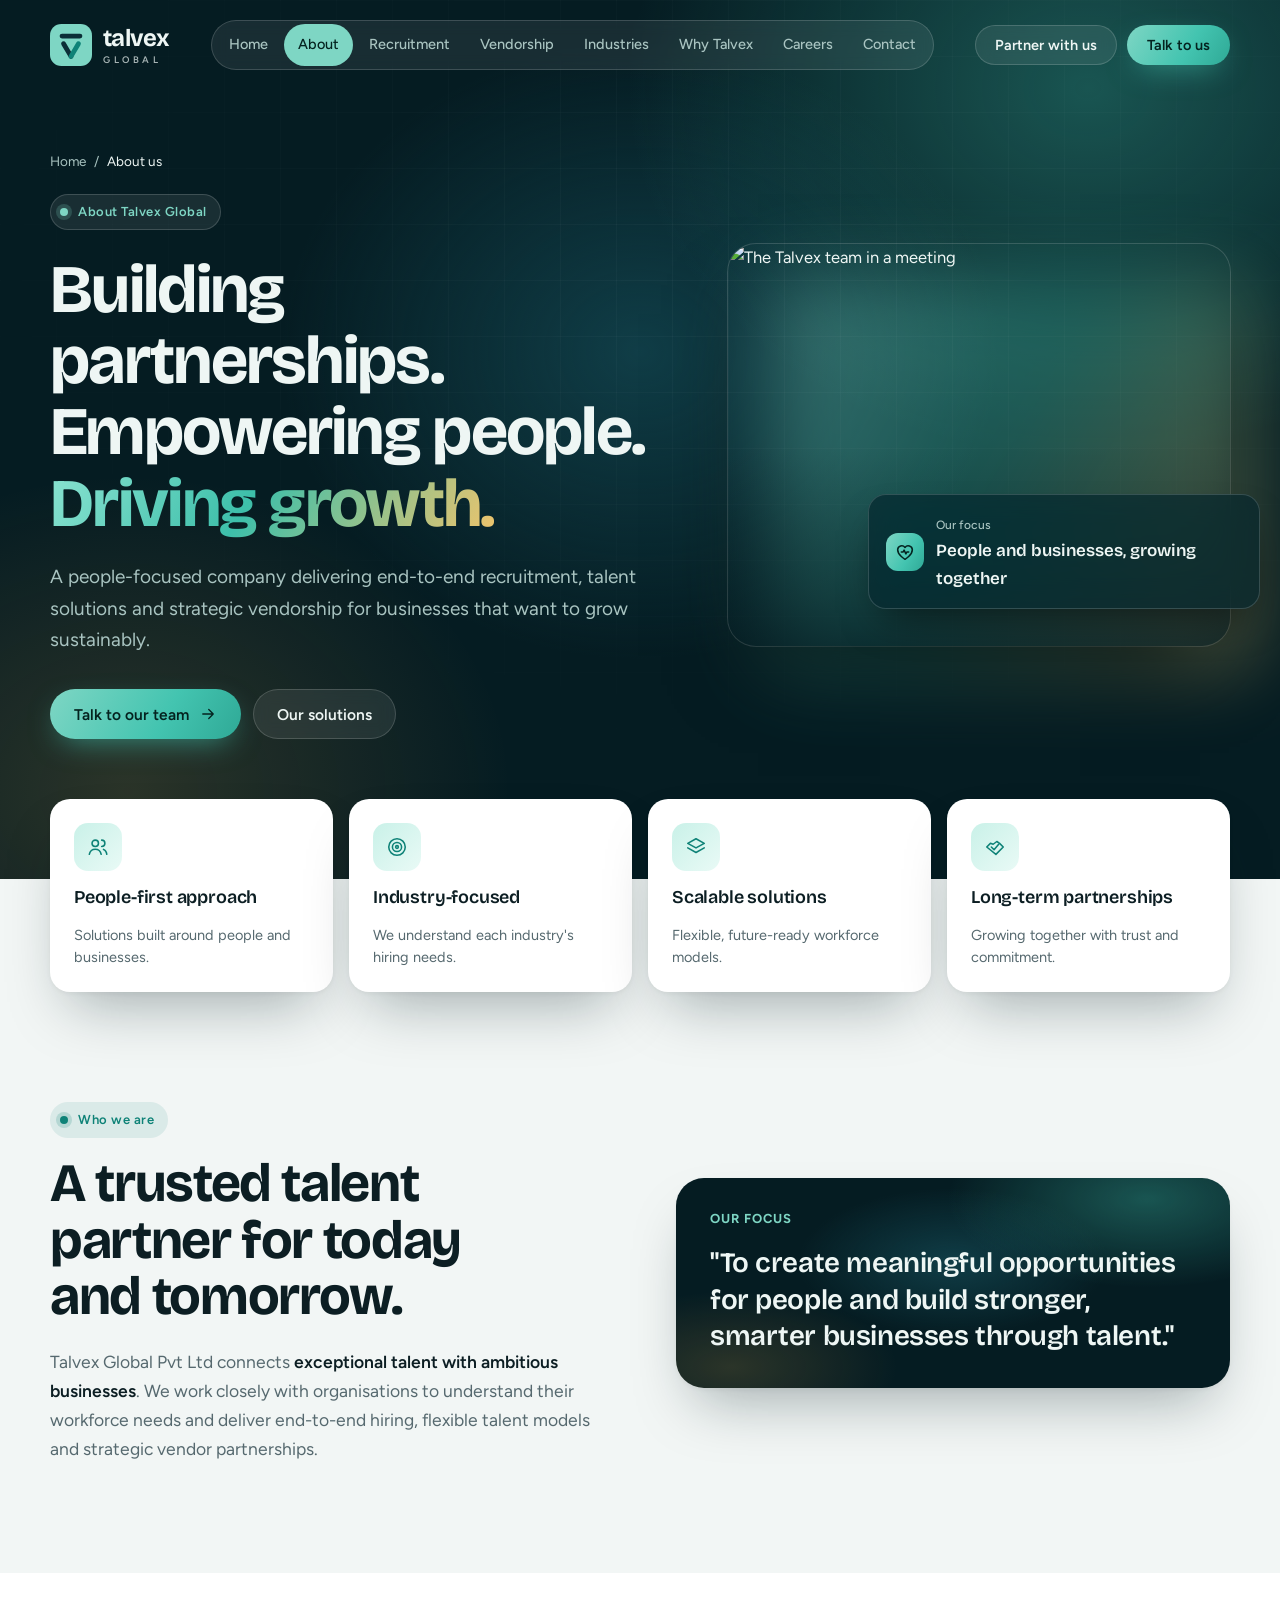
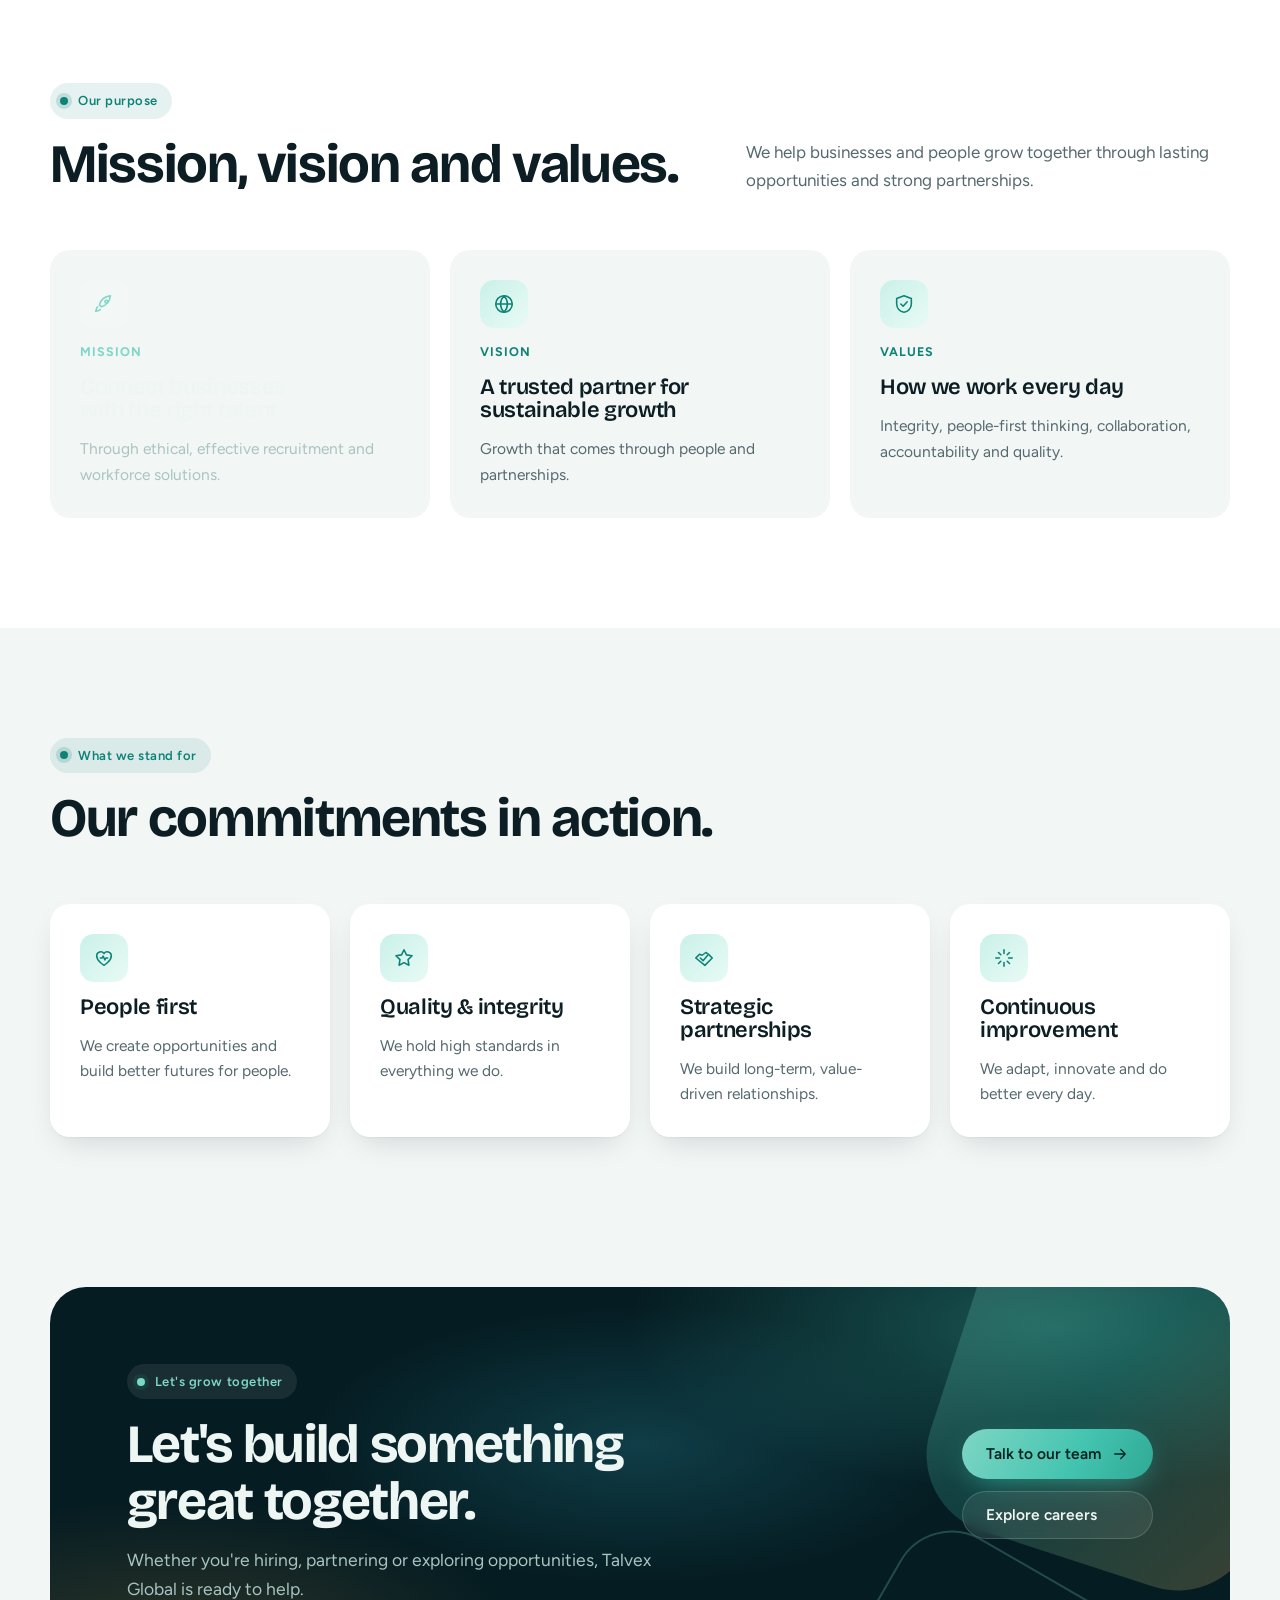
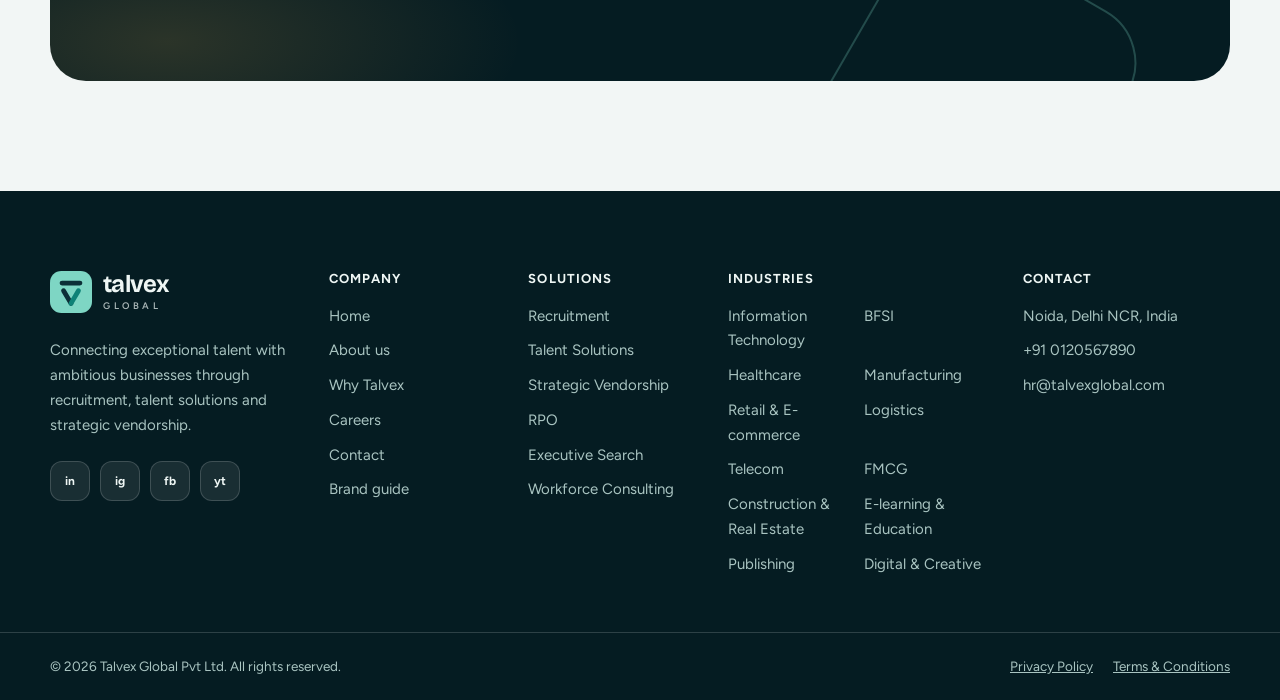
==== commit a824815d: "Version CSS and JS links so browsers load updates Co-Authored-By: Claude Opus 5.5 <noreply@anthropic" ====
--- a/about-us/index.html
+++ b/about-us/index.html
@@ -14,7 +14,7 @@
 <link rel="preconnect" href="https://fonts.googleapis.com">
 <link rel="preconnect" href="https://fonts.gstatic.com" crossorigin>
 <link rel="stylesheet" href="https://fonts.googleapis.com/css2?family=Bricolage+Grotesque:opsz,wght@12..96,500;12..96,600;12..96,700;12..96,800&family=Figtree:wght@400;500;600;700&display=swap">
-<link rel="stylesheet" href="../assets/css/styles.css">
+<link rel="stylesheet" href="../assets/css/styles.css?v=mw263gry">
 </head>
 <body>
 <a class="skip" href="#main">Skip to content</a>
@@ -155,6 +155,6 @@
   <div class="legal"><div class="wrap"><span>© 2026 Talvex Global Pvt Ltd. All rights reserved.</span><nav><a href="../">Privacy Policy</a><a href="../">Terms &amp; Conditions</a></nav></div></div>
 </footer>
 
-<script src="../assets/js/main.js"></script>
+<script src="../assets/js/main.js?v=mw263gry"></script>
 </body>
 </html>
--- a/assets/css/styles.css
+++ b/assets/css/styles.css
@@ -14,8 +14,8 @@
   color-scheme:light;
 }
 *{box-sizing:border-box}
-html{scroll-behavior:smooth}
-body{background:var(--bg);color:var(--fg);font-family:var(--body);font-size:16.5px;line-height:1.65;-webkit-font-smoothing:antialiased;overflow-x:hidden}
+html{scroll-behavior:smooth;margin:0;padding:0;background:var(--ink)}
+body{margin:0;padding:0;background:var(--bg);color:var(--fg);font-family:var(--body);font-size:16.5px;line-height:1.65;-webkit-font-smoothing:antialiased;overflow-x:hidden}
 body::before{content:"";position:fixed;inset:0 0 auto;height:env(safe-area-inset-top,0px);z-index:60;background:var(--ink)}
 h1,h2,h3,h4{font-family:var(--display);line-height:1.05;margin:0;text-wrap:balance;letter-spacing:-.025em}
 p{margin:0}
@@ -65,7 +65,7 @@
 /* ---------- Header ---------- */
 header.nav{position:fixed;top:env(safe-area-inset-top,0px);left:0;right:0;z-index:50;color:var(--on-dark);transition:background .3s,box-shadow .3s,padding .3s}
 header.nav .wrap{display:flex;align-items:center;justify-content:space-between;gap:20px;padding-block:20px;transition:padding .3s;position:relative}
-header.nav.scrolled{background:rgba(5,28,34,.82);backdrop-filter:blur(14px) saturate(140%);box-shadow:0 1px 0 var(--glass-line)}
+header.nav.scrolled{background:rgba(5,28,34,.94);backdrop-filter:blur(14px) saturate(140%);box-shadow:0 1px 0 var(--glass-line)}
 header.nav.scrolled .wrap{padding-block:12px}
 .menu{display:flex;gap:2px;align-items:center;list-style:none;margin:0;padding:4px;border-radius:999px;background:var(--glass);box-shadow:inset 0 0 0 1px var(--glass-line);backdrop-filter:blur(8px)}
 .menu a{text-decoration:none;font-size:14.5px;font-weight:500;padding:9px 14px;border-radius:999px;color:var(--on-dark-2);display:block;transition:color .2s,background .2s}
@@ -206,7 +206,7 @@
 .bento .feature img{position:absolute;inset:0;width:100%;height:100%;object-fit:cover;opacity:.55;transition:transform .6s}
 .bento .feature:hover img{transform:scale(1.05)}
 .bento .feature::after{content:"";position:absolute;inset:0;background:linear-gradient(180deg,rgba(5,28,34,.1),rgba(5,28,34,.92) 75%)}
-.bento .feature .in{position:relative;z-index:1;padding:36px;display:flex;flex-direction:column;justify-content:flex-end;gap:14px;height:100%}
+.bento .feature .in{position:relative;z-index:1;padding:36px;display:flex;flex-direction:column;justify-content:flex-end;gap:14px;flex:1}
 .bento .feature h3{font-size:34px;font-weight:700}
 .bento .feature p{color:var(--on-dark-2);max-width:42ch}
 .bento .wide{grid-column:span 2}
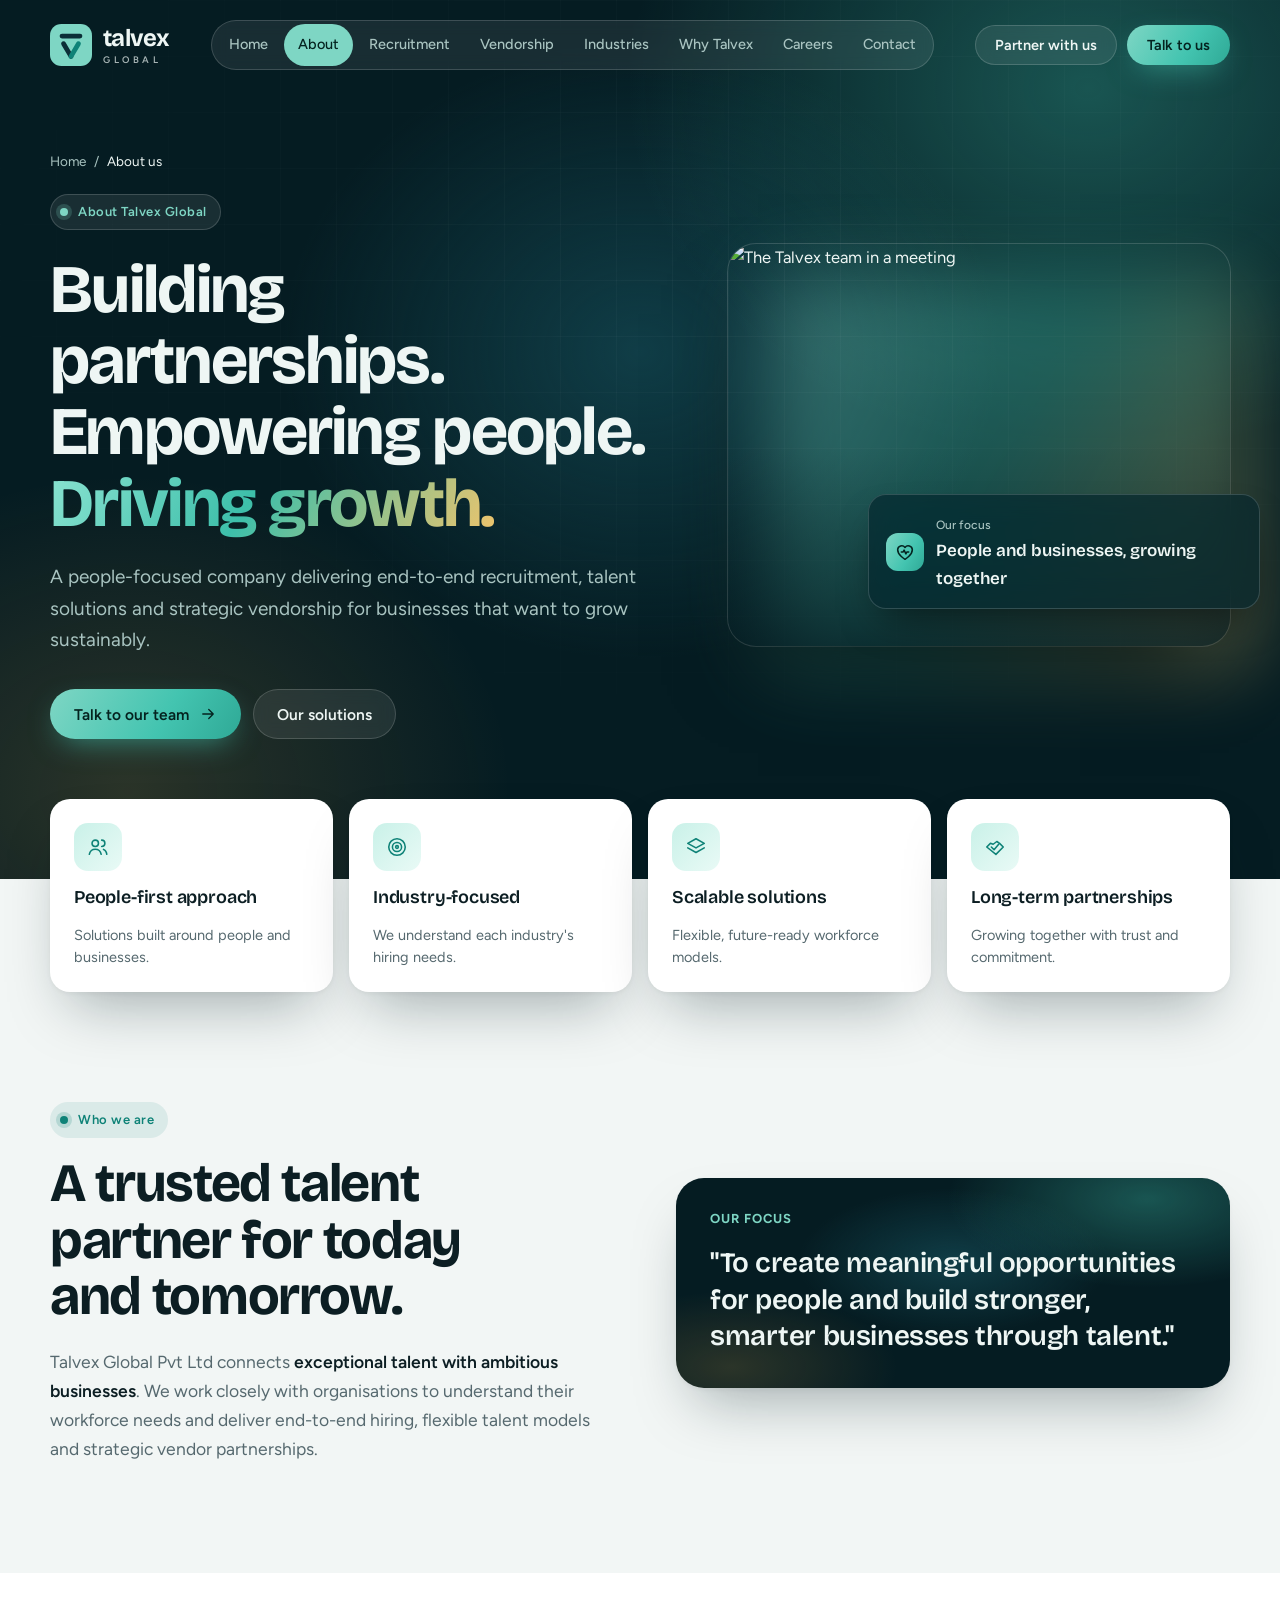
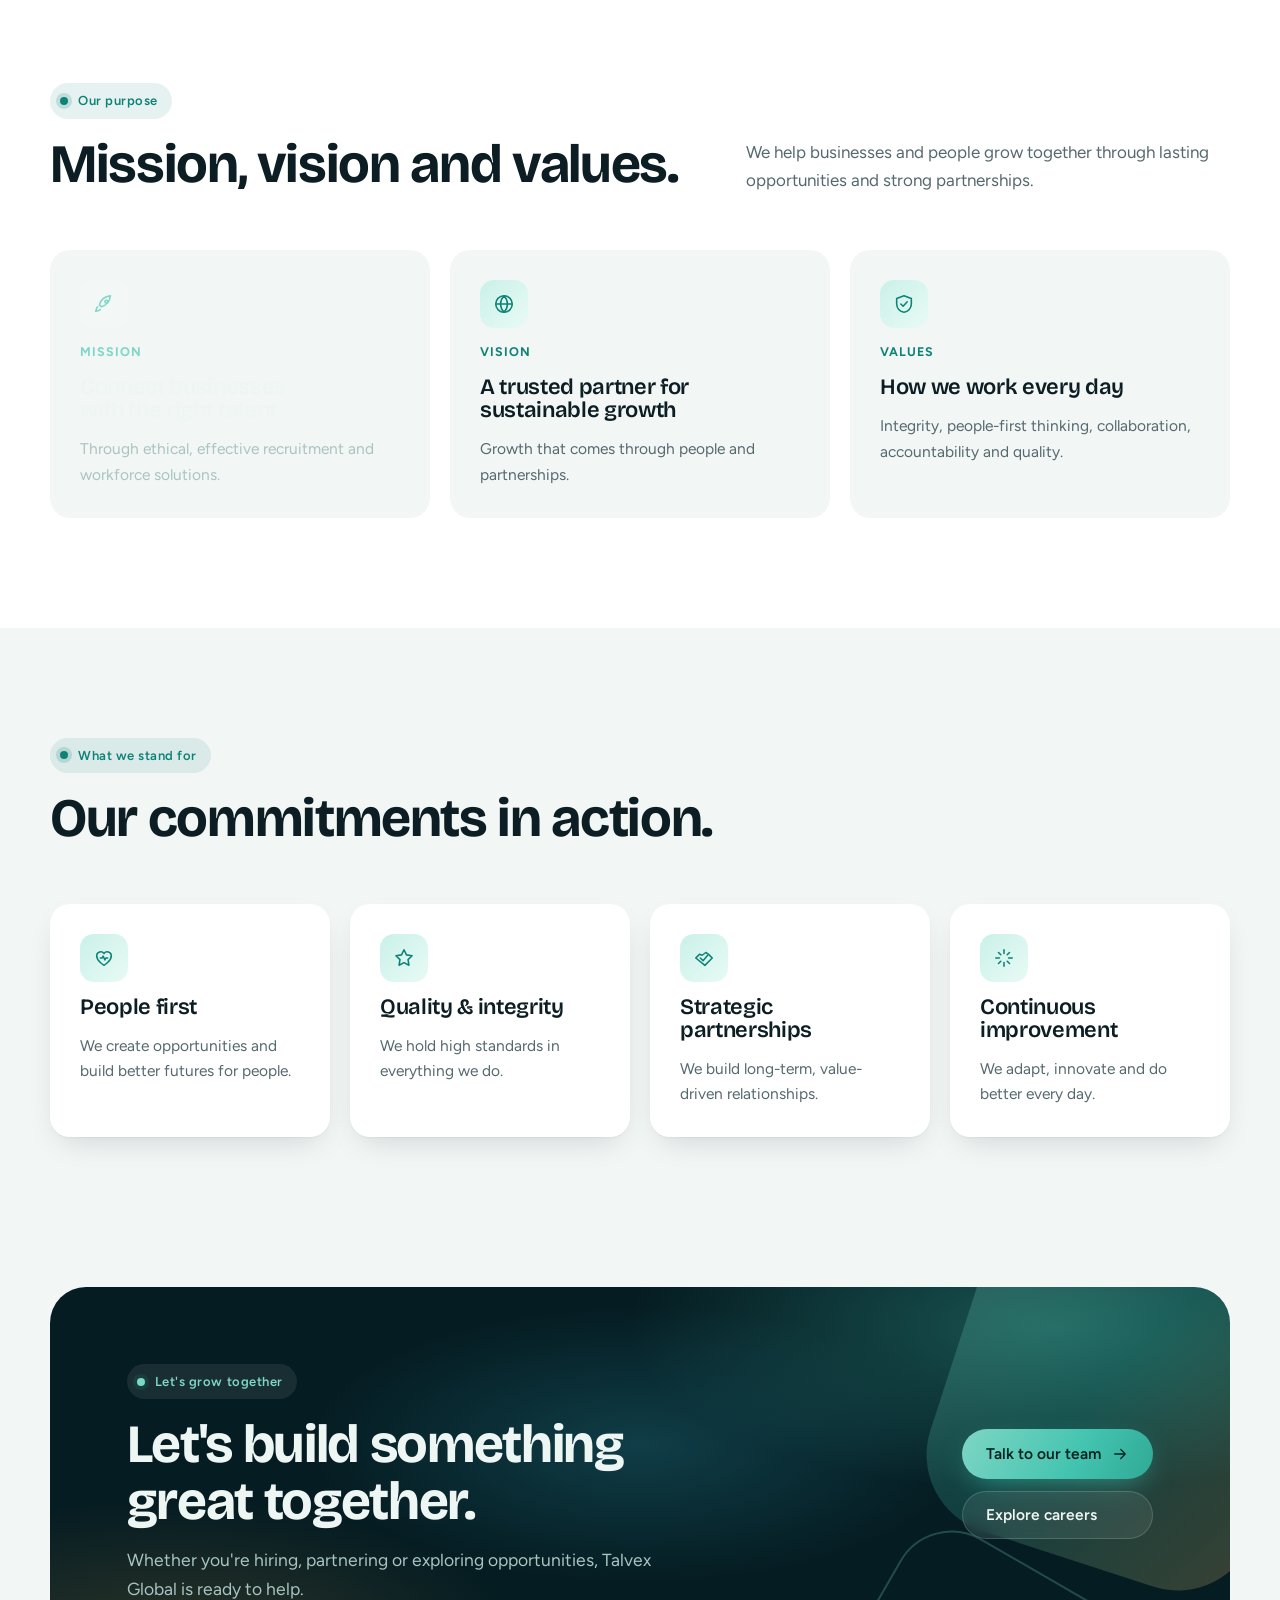
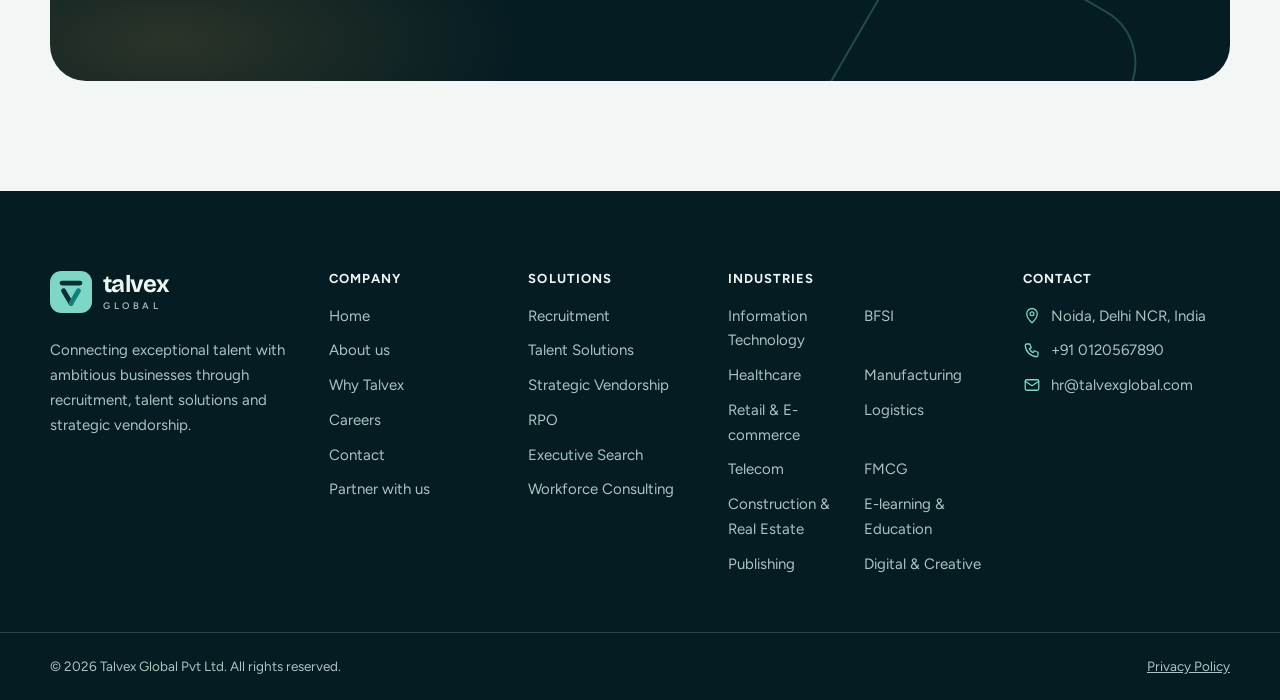
==== commit 41846574: "Professional content pass: FAQ, sectors, honest copy, SEO metadata Co-Authored-By: Claude Opus 5.5 <" ====
--- a/about-us/index.html
+++ b/about-us/index.html
@@ -10,11 +10,15 @@
 <meta property="og:title" content="About Us | Talvex Global">
 <meta property="og:description" content="Talvex Global Pvt Ltd is a people-focused recruitment, talent solutions and strategic vendorship company based in Noida, India.">
 <meta property="og:type" content="website">
+<meta property="og:site_name" content="Talvex Global">
+<meta property="og:image" content="https://images.unsplash.com/photo-1600880292203-757bb62b4baf?w=1200&h=630&q=75&auto=format&fit=crop">
+<meta name="twitter:card" content="summary_large_image">
+<script type="application/ld+json">{"@context":"https://schema.org","@type":"EmploymentAgency","name":"Talvex Global Pvt Ltd","url":"https://talvexglobal.com/","email":"hr@talvexglobal.com","telephone":"+91 0120567890","address":{"@type":"PostalAddress","addressLocality":"Noida","addressRegion":"Uttar Pradesh","addressCountry":"IN"},"areaServed":"IN","description":"Recruitment, talent solutions and strategic vendorship across 14+ industries."}</script>
 <link rel="icon" href="../assets/img/favicon.svg" type="image/svg+xml">
 <link rel="preconnect" href="https://fonts.googleapis.com">
 <link rel="preconnect" href="https://fonts.gstatic.com" crossorigin>
 <link rel="stylesheet" href="https://fonts.googleapis.com/css2?family=Bricolage+Grotesque:opsz,wght@12..96,500;12..96,600;12..96,700;12..96,800&family=Figtree:wght@400;500;600;700&display=swap">
-<link rel="stylesheet" href="../assets/css/styles.css?v=mw263gry">
+<link rel="stylesheet" href="../assets/css/styles.css?v=mw27b10u">
 </head>
 <body>
 <a class="skip" href="#main">Skip to content</a>
@@ -145,16 +149,16 @@
     <div>
       <a class="logo" href="../"><svg aria-hidden="true"><use href="#mark"/></svg><span class="wm"><b>talvex</b><small>GLOBAL</small></span></a>
       <p>Connecting exceptional talent with ambitious businesses through recruitment, talent solutions and strategic vendorship.</p>
-      <div class="social"><a href="https://www.linkedin.com/" aria-label="LinkedIn">in</a><a href="https://www.instagram.com/" aria-label="Instagram">ig</a><a href="https://www.facebook.com/" aria-label="Facebook">fb</a><a href="https://www.youtube.com/" aria-label="YouTube">yt</a></div>
+      
     </div>
-    <div><h4>Company</h4><ul><li><a href="../">Home</a></li><li><a href="../about-us/">About us</a></li><li><a href="../why-talvex/">Why Talvex</a></li><li><a href="../careers/">Careers</a></li><li><a href="../contact/">Contact</a></li><li><a href="../brand-guide/">Brand guide</a></li></ul></div>
+    <div><h4>Company</h4><ul><li><a href="../">Home</a></li><li><a href="../about-us/">About us</a></li><li><a href="../why-talvex/">Why Talvex</a></li><li><a href="../careers/">Careers</a></li><li><a href="../contact/">Contact</a></li><li><a href="../partner-with-us/">Partner with us</a></li></ul></div>
     <div><h4>Solutions</h4><ul><li><a href="../recruitment/">Recruitment</a></li><li><a href="../recruitment/">Talent Solutions</a></li><li><a href="../vendorship/">Strategic Vendorship</a></li><li><a href="../recruitment/">RPO</a></li><li><a href="../recruitment/">Executive Search</a></li><li><a href="../partner-with-us/">Workforce Consulting</a></li></ul></div>
     <div><h4>Industries</h4><ul class="cols"><li><a href="../industries/">Information Technology</a></li><li><a href="../industries/">BFSI</a></li><li><a href="../industries/">Healthcare</a></li><li><a href="../industries/">Manufacturing</a></li><li><a href="../industries/">Retail &amp; E-commerce</a></li><li><a href="../industries/">Logistics</a></li><li><a href="../industries/">Telecom</a></li><li><a href="../industries/">FMCG</a></li><li><a href="../industries/">Construction &amp; Real Estate</a></li><li><a href="../industries/">E-learning &amp; Education</a></li><li><a href="../industries/">Publishing</a></li><li><a href="../industries/">Digital &amp; Creative</a></li></ul></div>
-    <div><h4>Contact</h4><ul><li>Noida, Delhi NCR, India</li><li>+91 0120567890</li><li>hr@talvexglobal.com</li></ul></div>
+    <div><h4>Contact</h4><ul class="contact-list"><li><svg class="i"><use href="#i-pin"/></svg>Noida, Delhi NCR, India</li><li><svg class="i"><use href="#i-phone"/></svg>+91 0120567890</li><li><svg class="i"><use href="#i-mail"/></svg>hr@talvexglobal.com</li></ul></div>
   </div>
-  <div class="legal"><div class="wrap"><span>© 2026 Talvex Global Pvt Ltd. All rights reserved.</span><nav><a href="../">Privacy Policy</a><a href="../">Terms &amp; Conditions</a></nav></div></div>
+  <div class="legal"><div class="wrap"><span>© 2026 Talvex Global Pvt Ltd. All rights reserved.</span><nav><a href="https://talvexglobal.com/privacy-policy/">Privacy Policy</a></nav></div></div>
 </footer>
 
-<script src="../assets/js/main.js?v=mw263gry"></script>
+<script src="../assets/js/main.js?v=mw27b10u"></script>
 </body>
 </html>
--- a/assets/css/styles.css
+++ b/assets/css/styles.css
@@ -112,6 +112,28 @@
 .mini-bars b{font:600 12px var(--body);text-align:right;font-variant-numeric:tabular-nums}
 @keyframes bob{0%,100%{transform:translateY(0)}50%{transform:translateY(-10px)}}
 
+.proof{list-style:none;margin:40px 0 0;padding:26px 0 0;border-top:1px solid var(--glass-line);display:flex;flex-wrap:wrap;gap:12px 28px;font-size:15px;color:var(--on-dark)}
+.proof li{display:flex;align-items:center;gap:9px}
+.proof .i{width:18px;height:18px;color:var(--mint);stroke-width:2.4}
+.pills{display:flex;flex-wrap:wrap;gap:6px;margin-top:10px;max-width:250px}
+.pills span{font-size:12.5px;font-weight:600;padding:5px 10px;border-radius:999px;background:rgba(126,214,196,.14);color:var(--mint)}
+
+/* sectors */
+.sectors{display:grid;grid-template-columns:repeat(4,1fr);gap:16px}
+.sectors a{display:grid;gap:12px;align-content:start;padding:24px;border-radius:var(--r);background:var(--bg);text-decoration:none;transition:transform .25s,box-shadow .25s,background .25s}
+.sectors a:hover{transform:translateY(-4px);background:var(--surface);box-shadow:var(--shadow-lg)}
+.sectors b{font-family:var(--display);font-size:18px;font-weight:600;letter-spacing:-.01em;line-height:1.2}
+.sectors small{color:var(--muted);font-size:14px}
+
+/* faq */
+.faq{display:grid;gap:12px}
+.faq details{background:var(--surface);border-radius:var(--r);box-shadow:var(--shadow);overflow:hidden}
+.faq summary{list-style:none;cursor:pointer;padding:22px 26px;font:600 18px/1.35 var(--display);letter-spacing:-.01em;display:flex;justify-content:space-between;gap:16px;align-items:center}
+.faq summary::-webkit-details-marker{display:none}
+.faq summary::after{content:"+";flex:none;width:32px;height:32px;border-radius:50%;display:grid;place-items:center;background:var(--bg);color:var(--teal);font:500 22px/1 var(--body);transition:transform .25s,background .25s}
+.faq details[open] summary::after{transform:rotate(45deg);background:var(--teal);color:#fff}
+.faq details p{padding:0 26px 24px;color:var(--muted);font-size:16px;max-width:62ch}
+
 /* page hero */
 .page-hero .wrap{padding-block:150px 140px;grid-template-columns:1.1fr .9fr}
 .page-hero h1{font-size:clamp(40px,5.4vw,68px)}
@@ -341,6 +363,8 @@
 .legal{border-top:1px solid var(--glass-line)}
 .legal .wrap{display:flex;flex-wrap:wrap;justify-content:space-between;gap:12px;padding-block:22px;font-size:13.5px}
 .legal nav{display:flex;gap:20px}
+.contact-list li{display:flex;gap:10px;align-items:flex-start}
+.contact-list .i{width:18px;height:18px;margin-top:3px;color:var(--mint)}
 
 /* ---------- Brand board ---------- */
 .logo-grid{display:grid;grid-template-columns:2fr 1fr 1fr;gap:20px}
@@ -385,7 +409,7 @@
   .visual{max-width:560px}
   .float.f1{left:-8px}.float.f2{right:-8px}
   .form-card{position:relative;top:0}
-  .highlights .grid,.g4,.stats{grid-template-columns:1fr 1fr}
+  .highlights .grid,.g4,.stats,.sectors{grid-template-columns:1fr 1fr}
   .g3,.ind{grid-template-columns:1fr 1fr}
   .bento{grid-template-columns:1fr 1fr}
   .bento .feature{grid-column:span 2;grid-row:auto;min-height:380px}
@@ -406,7 +430,7 @@
   section.sec{padding-block:76px}
   .hero h1{font-size:44px}
   .page-hero h1{font-size:40px}
-  .highlights .grid,.g2,.g3,.g4,.ind,.bento,.fields,.foot,.logo-grid,.meaning,.type-row,.filters,.steps,.steps.five{grid-template-columns:1fr}
+  .highlights .grid,.g2,.g3,.g4,.ind,.bento,.sectors,.fields,.foot,.logo-grid,.meaning,.type-row,.filters,.steps,.steps.five{grid-template-columns:1fr}
   .stats{grid-template-columns:1fr 1fr;gap:12px}
   .stat{padding:22px 18px}
   .bento .feature,.bento .wide{grid-column:auto}
